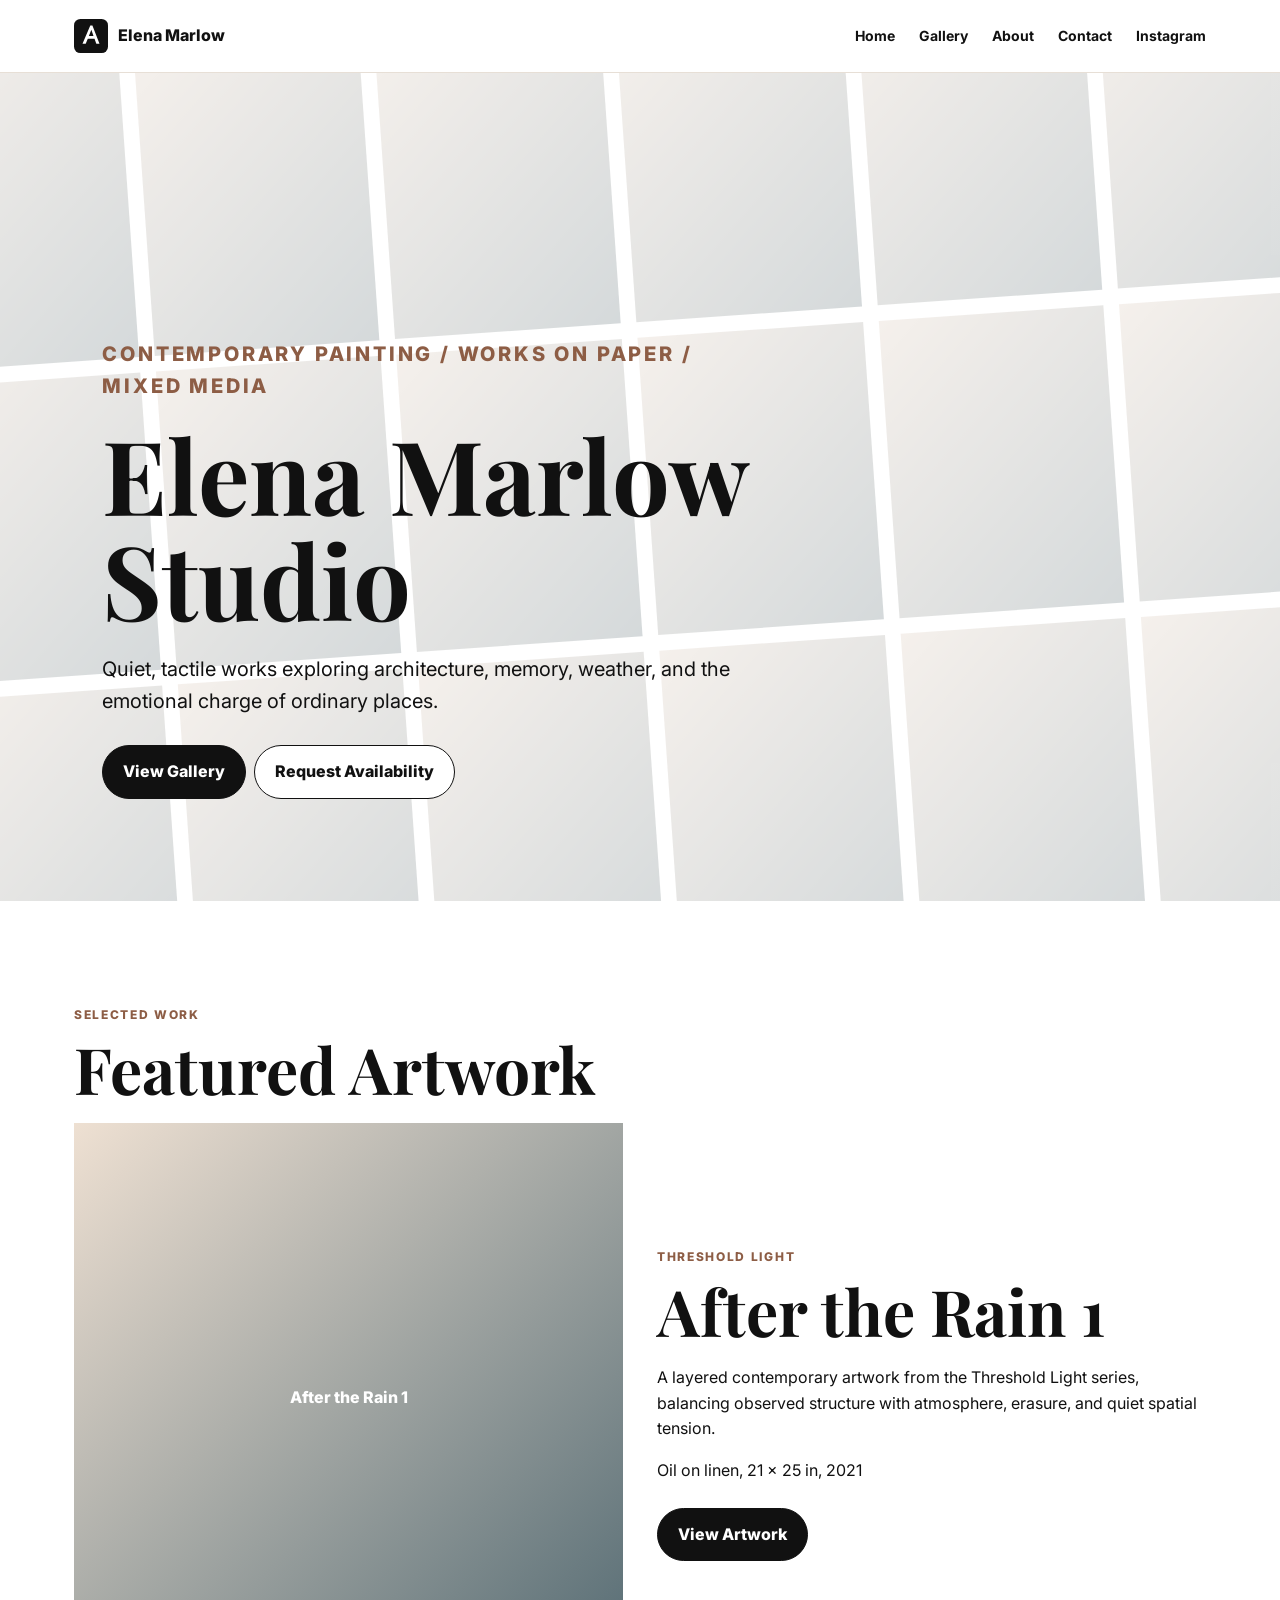
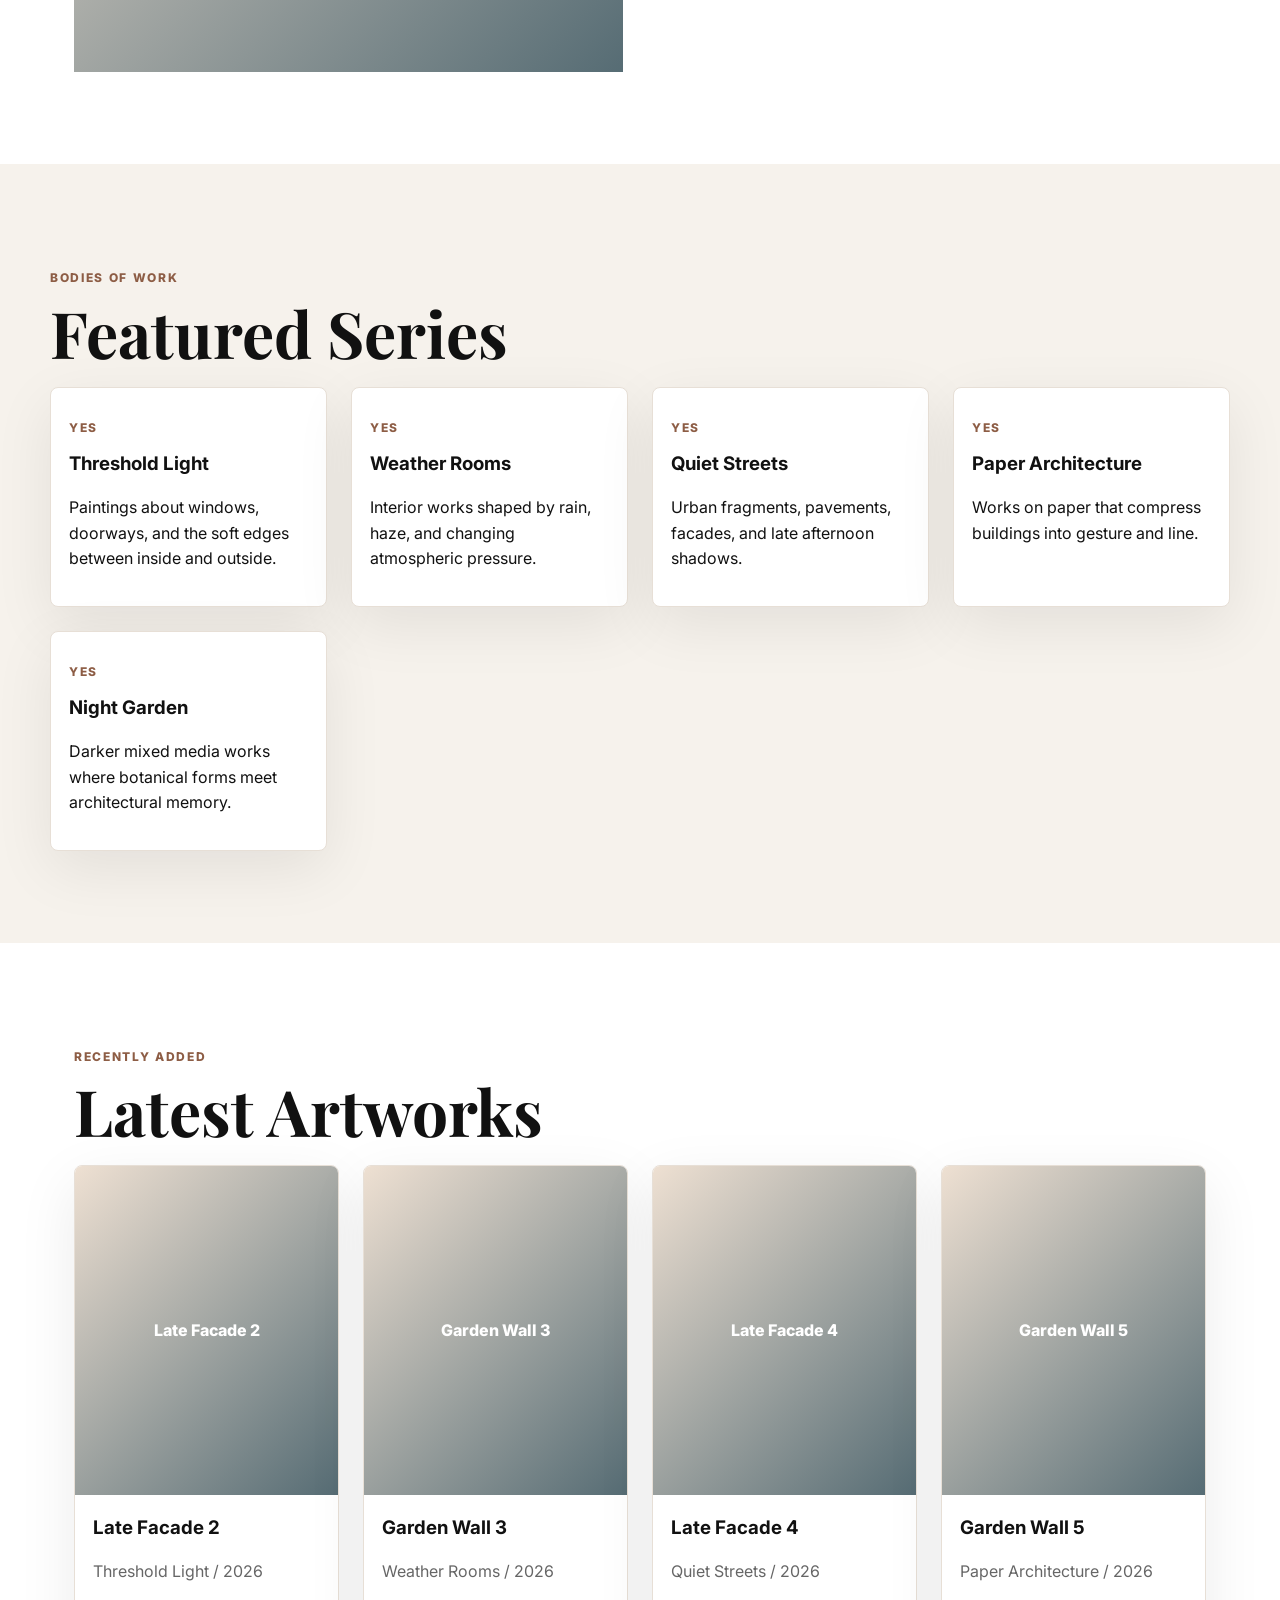
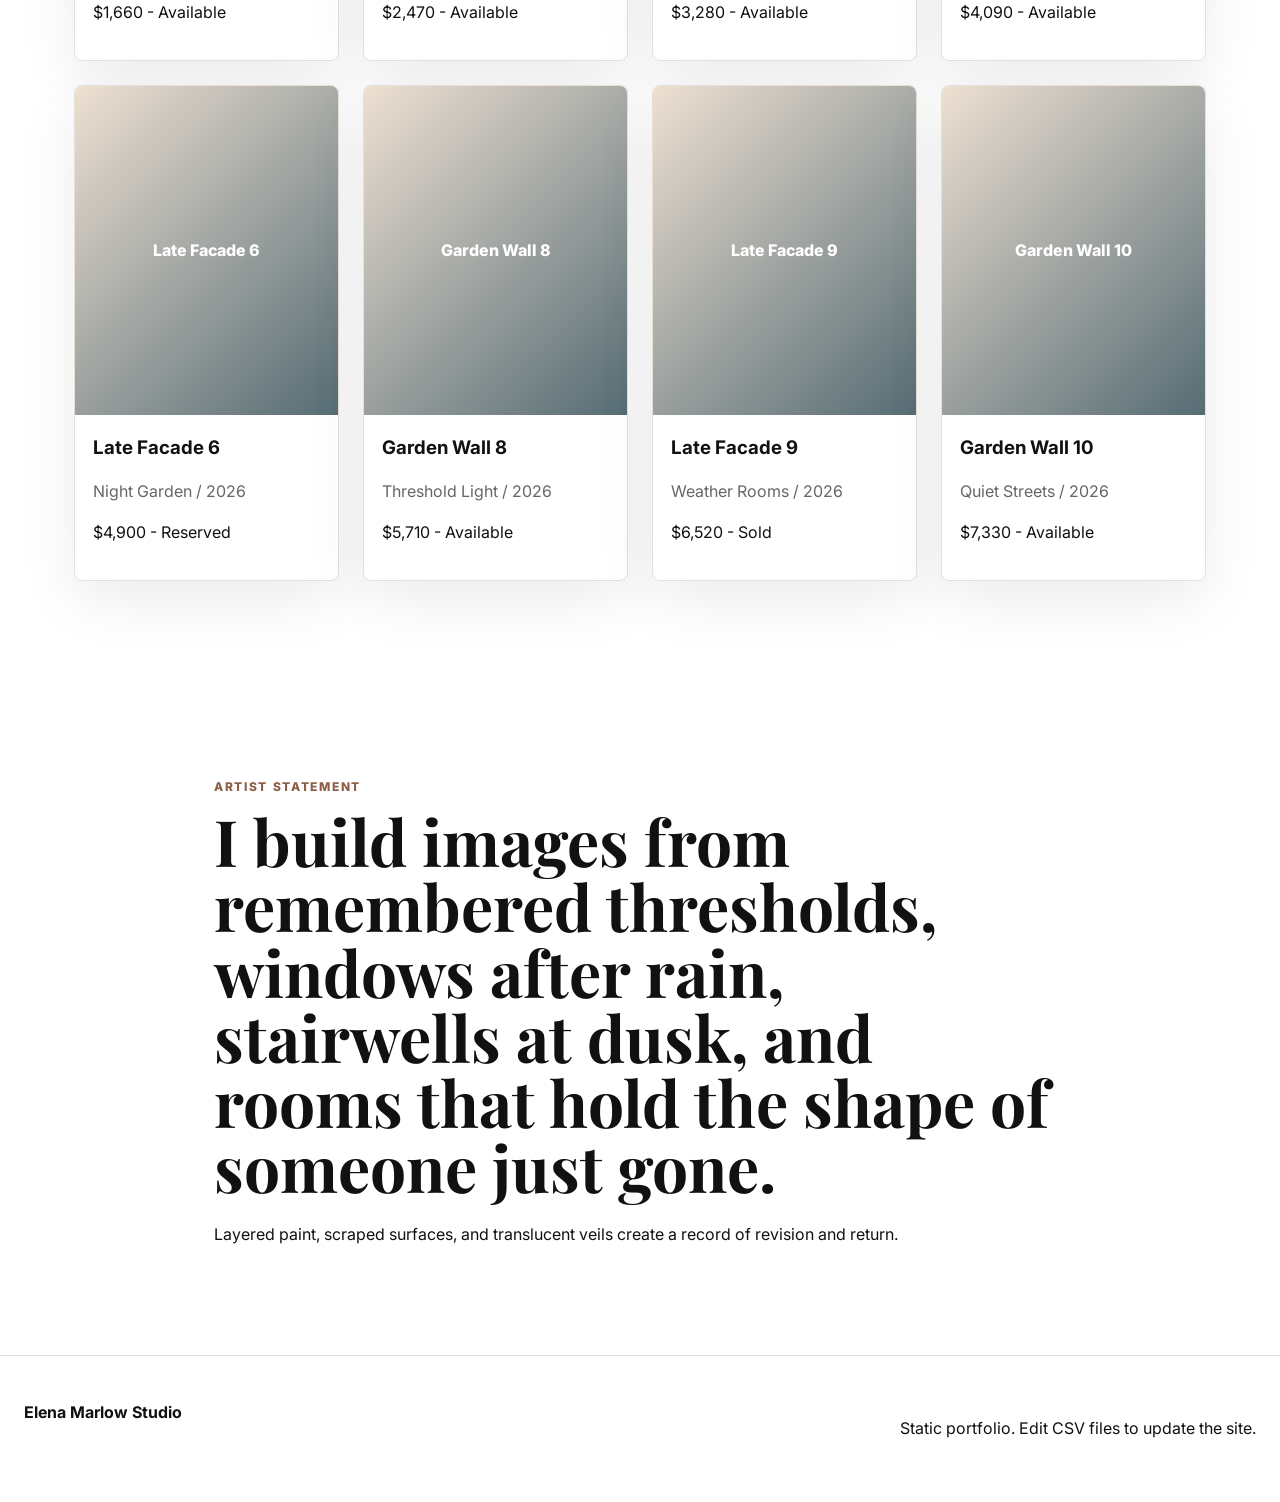
==== index.html @ 7543c486 "Move website to root" ====
﻿<!--
==================================================
index.html
Purpose: Homepage for the CSV-powered artist portfolio.
==================================================
-->
<!doctype html><html lang="en"><head><meta charset="utf-8"><meta name="viewport" content="width=device-width,initial-scale=1"><title>Elena Marlow Studio</title><meta name="description" content="Contemporary artist portfolio powered by editable CSV files."><meta property="og:title" content="Elena Marlow Studio"><meta property="og:type" content="website"><meta property="og:image" content="images/logo/social-preview.svg"><meta name="twitter:card" content="summary_large_image"><link rel="icon" href="images/logo/favicon.svg" type="image/svg+xml"><link rel="preconnect" href="https://fonts.googleapis.com"><link rel="preconnect" href="https://fonts.gstatic.com" crossorigin><link href="https://fonts.googleapis.com/css2?family=Inter:wght@400;500;600;700&family=Playfair+Display:wght@600;700&display=swap" rel="stylesheet"><link rel="stylesheet" href="css/style.css"><link rel="stylesheet" href="css/gallery.css"><link rel="stylesheet" href="css/animations.css"><link rel="stylesheet" href="css/mobile.css"></head><body data-page="home"><a class="skip-link" href="#main">Skip to content</a><header class="site-header"><nav class="site-nav"><a class="brand" href="index.html"><img src="images/logo/favicon.svg" alt=""><span>Elena Marlow</span></a><button class="nav-toggle" data-nav-toggle aria-label="Menu"><span></span><span></span><span></span></button><div class="nav-links" data-nav-links><a href="index.html">Home</a><a href="gallery.html">Gallery</a><a href="about.html">About</a><a href="contact.html">Contact</a><a href="https://www.instagram.com/" target="_blank" rel="noopener">Instagram</a></div></nav></header><main id="main"><section class="hero"><div class="hero-wall" data-hero-wall></div><div class="hero-copy reveal"><p class="eyebrow">Contemporary Painting / Works on Paper / Mixed Media</p><h1>Elena Marlow Studio</h1><p>Quiet, tactile works exploring architecture, memory, weather, and the emotional charge of ordinary places.</p><a class="button dark" href="gallery.html">View Gallery</a><a class="button light" href="contact.html">Request Availability</a></div></section><section class="section"><p class="eyebrow">Selected Work</p><h2>Featured Artwork</h2><div data-featured-artwork></div></section><section class="section soft"><p class="eyebrow">Bodies of Work</p><h2>Featured Series</h2><div class="series-grid" data-featured-series></div></section><section class="section"><p class="eyebrow">Recently Added</p><h2>Latest Artworks</h2><div class="artwork-grid" data-latest-artworks></div></section><section class="statement reveal"><p class="eyebrow">Artist Statement</p><h2>I build images from remembered thresholds, windows after rain, stairwells at dusk, and rooms that hold the shape of someone just gone.</h2><p>Layered paint, scraped surfaces, and translucent veils create a record of revision and return.</p></section></main><footer><strong>Elena Marlow Studio</strong><p>Static portfolio. Edit CSV files to update the site.</p></footer><script src="js/utils.js"></script><script src="js/csv.js"></script><script src="js/menu.js"></script><script src="js/main.js"></script></body></html>
---- css/style.css ----
﻿/*
==================================================
style.css
Purpose: Main typography, layout, navigation, cards, footer, and shared visual system.
==================================================
*/
:root{--ink:#111;--muted:#666;--paper:#fff;--soft:#f6f2ec;--line:#e7dfd6;--accent:#8d5d45;--shadow:0 18px 60px rgba(0,0,0,.08)}*{box-sizing:border-box}html{scroll-behavior:smooth}body{margin:0;font-family:Inter,Arial,sans-serif;color:var(--ink);background:var(--paper);line-height:1.6}img{max-width:100%;display:block}a{color:inherit}.skip-link{position:absolute;left:-999px}.skip-link:focus{left:12px;top:12px;background:#fff;padding:10px;z-index:99}.site-header{position:sticky;top:0;z-index:20;background:rgba(255,255,255,.9);backdrop-filter:blur(18px);border-bottom:1px solid var(--line)}.site-nav{height:72px;max-width:1180px;margin:auto;padding:0 24px;display:flex;align-items:center;justify-content:space-between}.brand{display:flex;gap:10px;align-items:center;text-decoration:none;font-weight:800}.brand img{width:34px;height:34px}.nav-links{display:flex;gap:24px}.nav-links a{text-decoration:none;font-weight:700;font-size:14px}.nav-toggle{display:none;background:none;border:0}.nav-toggle span{display:block;width:25px;height:2px;background:#111;margin:5px}.hero{min-height:calc(100vh - 72px);position:relative;display:grid;align-items:end;padding:8vw;overflow:hidden}.hero-wall{position:absolute;inset:0;display:grid;grid-template-columns:repeat(6,1fr);gap:14px;opacity:.24;transform:rotate(-4deg) scale(1.12)}.wall-tile{min-height:190px;background:linear-gradient(135deg,#d8c4b2,#52656b);animation:float 8s ease-in-out infinite}.hero-copy{position:relative;max-width:850px}.eyebrow{text-transform:uppercase;letter-spacing:.14em;font-size:12px;font-weight:800;color:var(--accent)}h1,h2{font-family:"Playfair Display",Georgia,serif;line-height:1.02;margin:0 0 22px}h1{font-size:clamp(48px,8vw,108px)}h2{font-size:clamp(34px,5vw,64px)}.hero p{font-size:20px;max-width:660px}.button{display:inline-flex;align-items:center;justify-content:center;margin:8px 8px 0 0;padding:13px 20px;border:1px solid #111;border-radius:999px;text-decoration:none;font-weight:800;transition:.2s}.button:hover{transform:translateY(-2px)}.dark{background:#111;color:#fff}.light{background:#fff;color:#111}.section{padding:92px 24px;max-width:1180px;margin:auto}.soft{max-width:none;background:var(--soft)}.soft>*{max-width:1180px;margin-left:auto;margin-right:auto}.statement{padding:92px 24px;max-width:900px;margin:auto}.artwork-grid,.series-grid{display:grid;grid-template-columns:repeat(auto-fit,minmax(230px,1fr));gap:24px}.card{border:1px solid var(--line);background:#fff;border-radius:8px;overflow:hidden;box-shadow:var(--shadow);text-decoration:none}.card figure{margin:0;aspect-ratio:4/5;background:var(--soft);overflow:hidden}.card img{width:100%;height:100%;object-fit:cover;transition:.4s}.card:hover img{transform:scale(1.04)}.card-body{padding:18px}.card h3{margin:0 0 4px}.muted{color:var(--muted)}.page{max-width:1180px;margin:auto;padding:72px 24px}.narrow{max-width:820px}.contact-form{display:grid;gap:16px;margin-top:30px}.contact-form label{font-weight:700}input,select,textarea{width:100%;padding:12px;border:1px solid var(--line);border-radius:6px;background:#fff;font:inherit}.placeholder-image{width:100%;height:100%;display:grid;place-items:center;background:linear-gradient(135deg,#eee0d2,#566c74);color:#fff;font-weight:800;text-align:center;padding:20px}footer{border-top:1px solid var(--line);padding:44px 24px;display:flex;justify-content:space-between;gap:20px}
---- css/gallery.css ----
﻿/*
==================================================
gallery.css
Purpose: Gallery controls, filter panel, series strip, and result layout.
==================================================
*/
.gallery-layout{display:grid;grid-template-columns:280px 1fr;gap:34px}.filters{position:sticky;top:92px;align-self:start;border:1px solid var(--line);border-radius:8px;padding:18px;background:#fff}.filters label{display:block;margin-bottom:14px;font-size:13px;font-weight:800}.toolbar{display:flex;align-items:center;justify-content:space-between;gap:18px;margin-bottom:24px}.series-strip{display:flex;gap:12px;overflow:auto;margin-bottom:26px;padding-bottom:4px}.chip{border:1px solid var(--line);background:#fff;border-radius:999px;padding:9px 14px;white-space:nowrap;cursor:pointer;font-weight:700}.chip.active{background:#111;color:#fff}.featured-card{display:grid;grid-template-columns:1fr 1fr;gap:34px;align-items:center}.featured-card figure{aspect-ratio:1/1;background:var(--soft);margin:0;overflow:hidden}.featured-card img{width:100%;height:100%;object-fit:cover}
---- css/animations.css ----
﻿/*
==================================================
animations.css
Purpose: Subtle reveal, hover, navigation, and loading animations.
==================================================
*/
.reveal{opacity:0;transform:translateY(18px);transition:.7s ease}.reveal.visible{opacity:1;transform:none}@keyframes float{50%{transform:translateY(-18px)}}@media(prefers-reduced-motion:reduce){*{animation:none!important;transition:none!important;scroll-behavior:auto!important}}
---- css/mobile.css ----
﻿/*
==================================================
mobile.css
Purpose: Responsive tablet and phone layout rules.
==================================================
*/
@media(max-width:820px){.nav-toggle{display:block}.nav-links{position:absolute;top:72px;left:0;right:0;background:#fff;border-bottom:1px solid var(--line);display:none;flex-direction:column;padding:20px 24px}.nav-links.open{display:flex}.hero{padding:96px 22px}.hero-wall{grid-template-columns:repeat(3,1fr)}.gallery-layout,.artwork-detail,.featured-card{grid-template-columns:1fr}.filters{position:static}.toolbar{display:block}.meta{grid-template-columns:1fr}.section,.page{padding-left:18px;padding-right:18px}footer{display:block}h1{font-size:46px}}
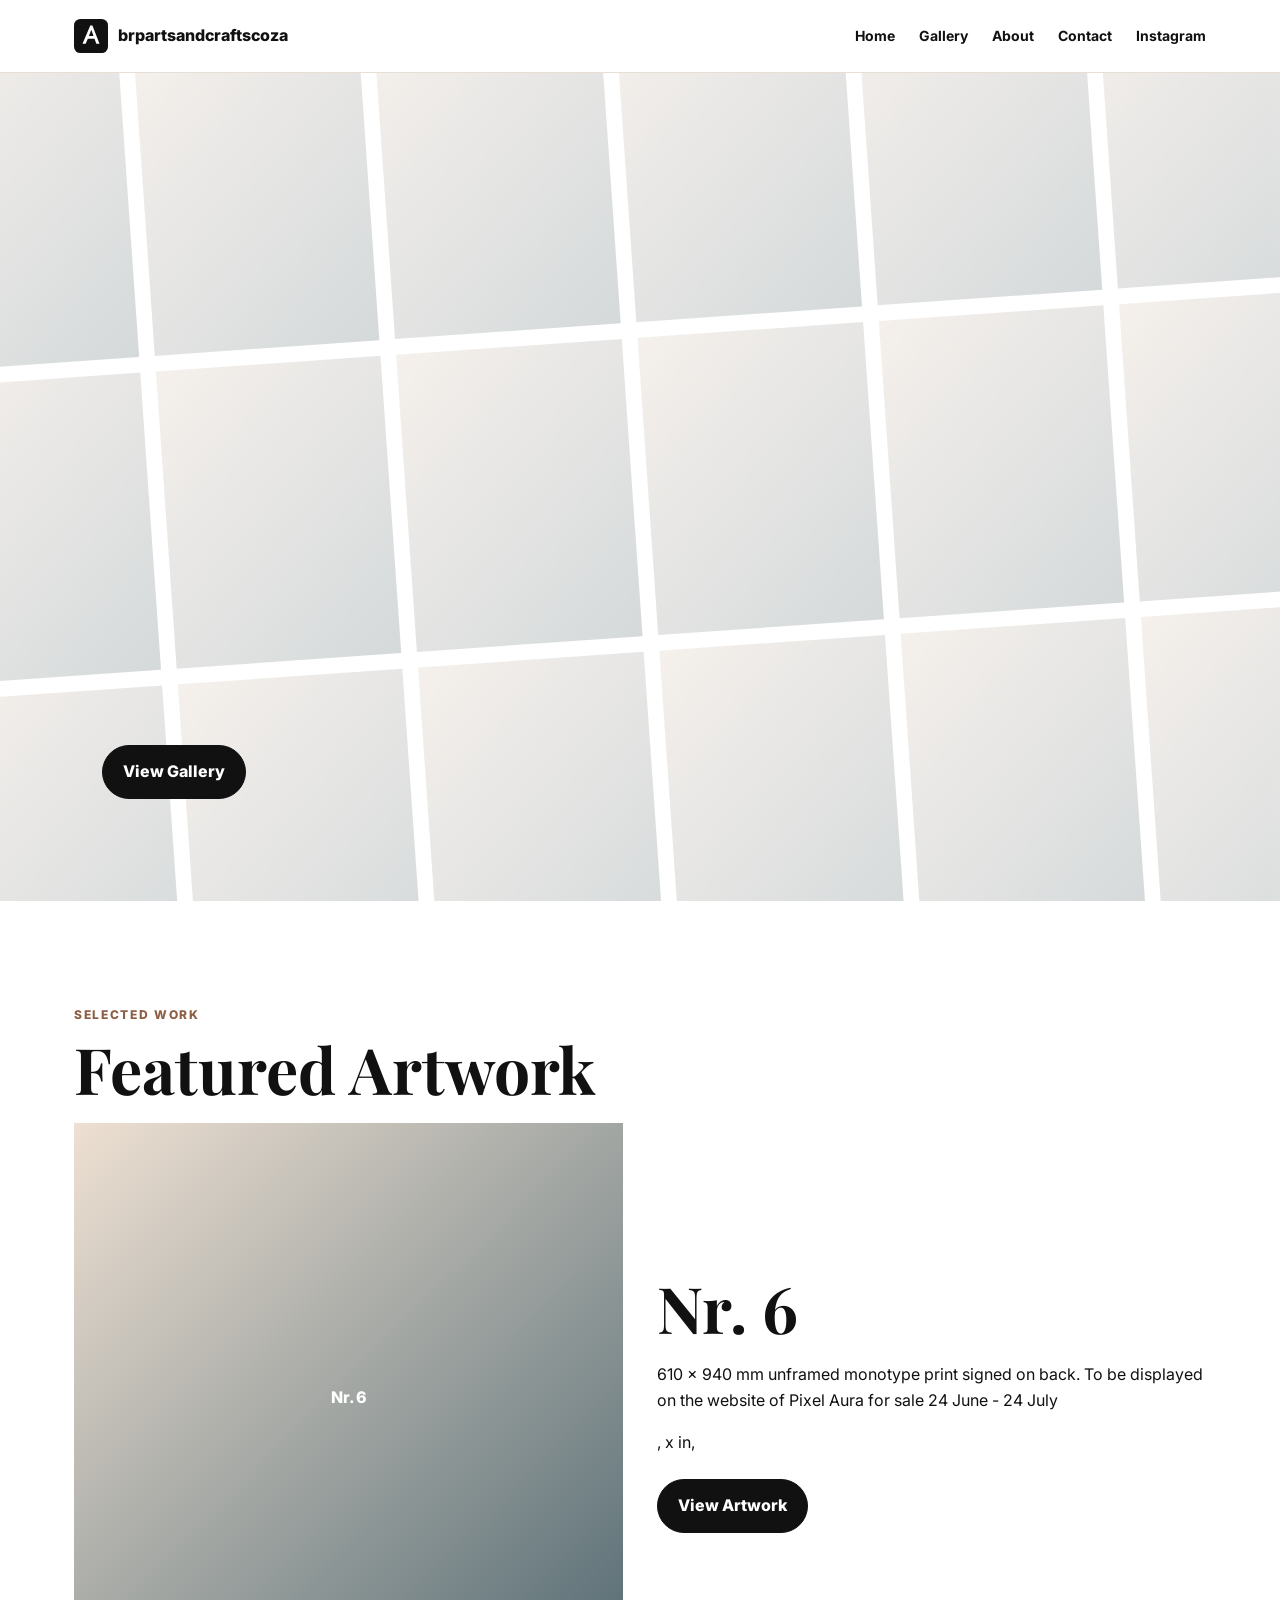
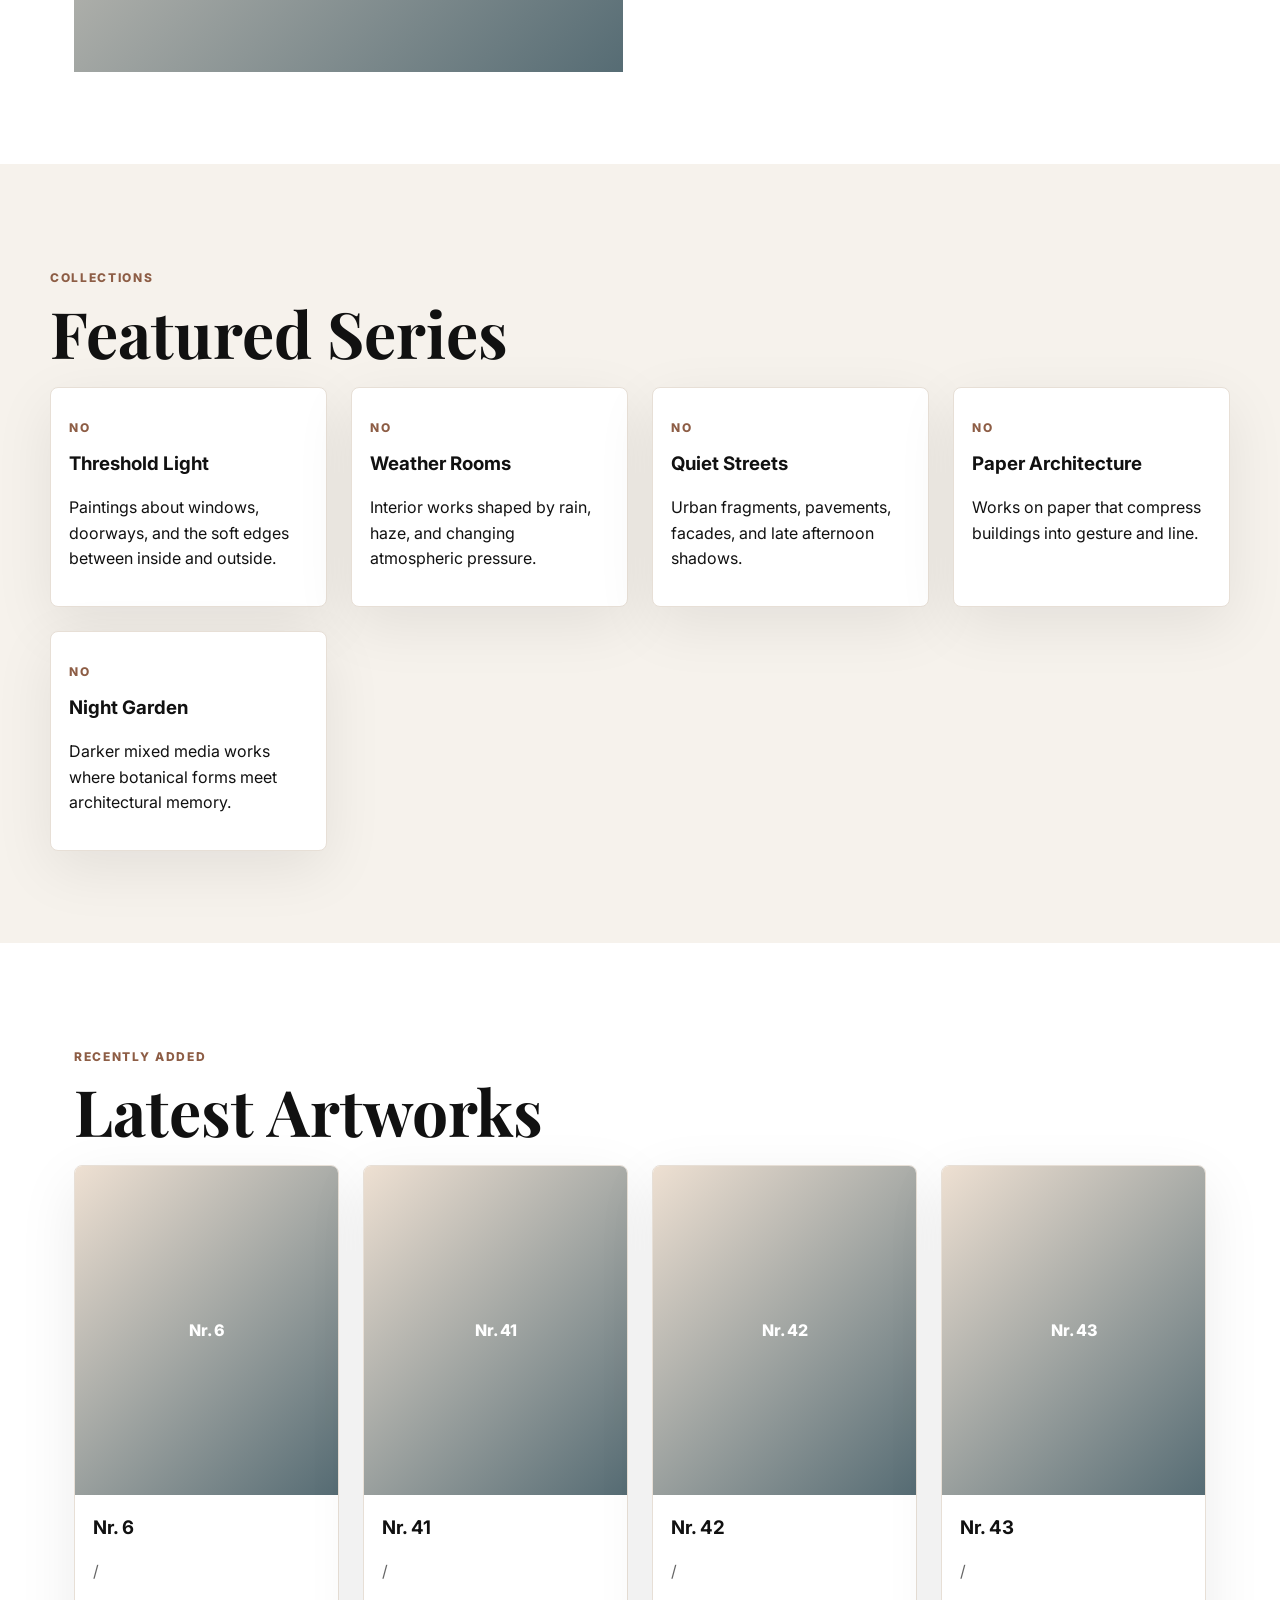
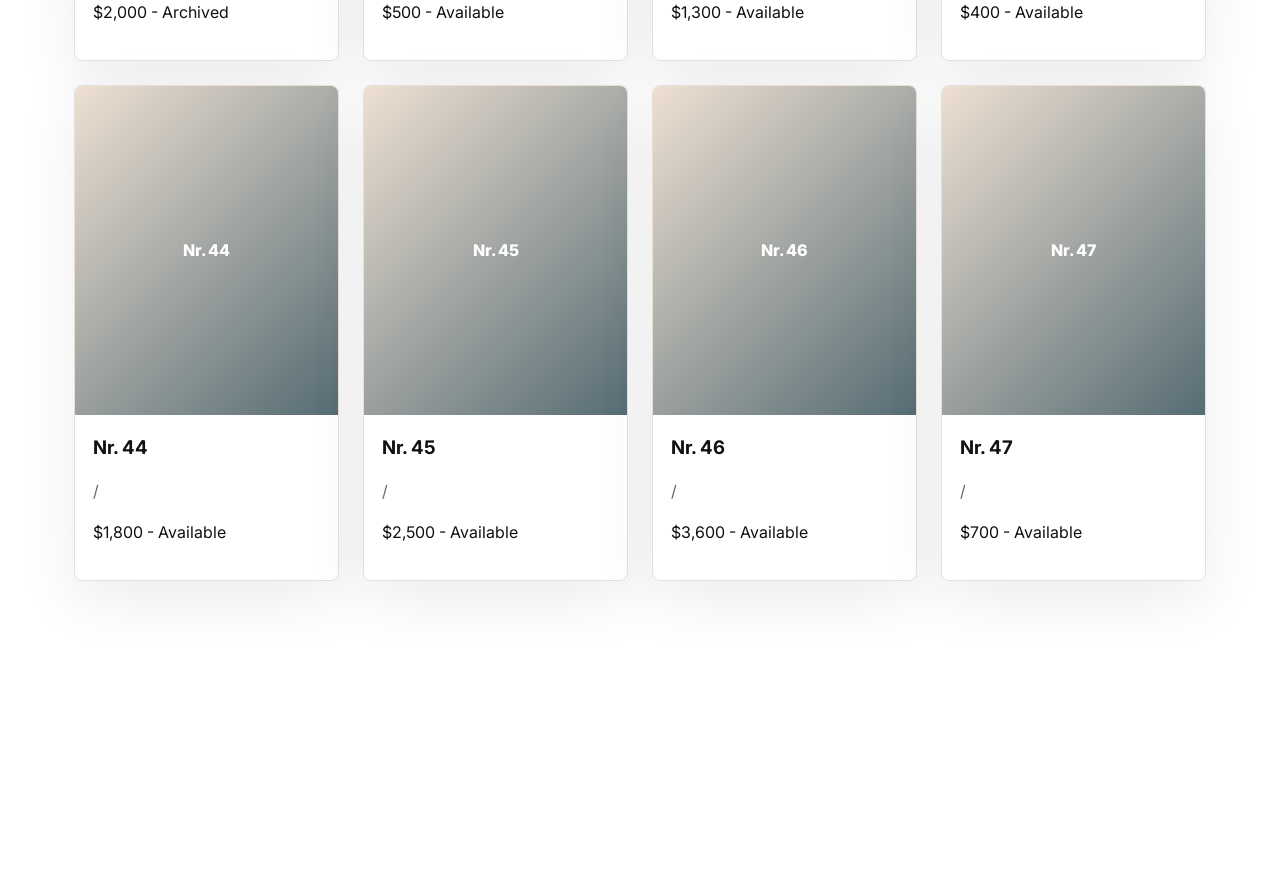
==== commit eed835ee: "Update website" ====
--- a/index.html
+++ b/index.html
@@ -1,7 +1,7 @@
 ﻿<!--
 ==================================================
 index.html
-Purpose: Homepage for the CSV-powered artist portfolio.
+Purpose: Homepage for the CSV-powered  portfolio.
 ==================================================
 -->
-<!doctype html><html lang="en"><head><meta charset="utf-8"><meta name="viewport" content="width=device-width,initial-scale=1"><title>Elena Marlow Studio</title><meta name="description" content="Contemporary artist portfolio powered by editable CSV files."><meta property="og:title" content="Elena Marlow Studio"><meta property="og:type" content="website"><meta property="og:image" content="images/logo/social-preview.svg"><meta name="twitter:card" content="summary_large_image"><link rel="icon" href="images/logo/favicon.svg" type="image/svg+xml"><link rel="preconnect" href="https://fonts.googleapis.com"><link rel="preconnect" href="https://fonts.gstatic.com" crossorigin><link href="https://fonts.googleapis.com/css2?family=Inter:wght@400;500;600;700&family=Playfair+Display:wght@600;700&display=swap" rel="stylesheet"><link rel="stylesheet" href="css/style.css"><link rel="stylesheet" href="css/gallery.css"><link rel="stylesheet" href="css/animations.css"><link rel="stylesheet" href="css/mobile.css"></head><body data-page="home"><a class="skip-link" href="#main">Skip to content</a><header class="site-header"><nav class="site-nav"><a class="brand" href="index.html"><img src="images/logo/favicon.svg" alt=""><span>Elena Marlow</span></a><button class="nav-toggle" data-nav-toggle aria-label="Menu"><span></span><span></span><span></span></button><div class="nav-links" data-nav-links><a href="index.html">Home</a><a href="gallery.html">Gallery</a><a href="about.html">About</a><a href="contact.html">Contact</a><a href="https://www.instagram.com/" target="_blank" rel="noopener">Instagram</a></div></nav></header><main id="main"><section class="hero"><div class="hero-wall" data-hero-wall></div><div class="hero-copy reveal"><p class="eyebrow">Contemporary Painting / Works on Paper / Mixed Media</p><h1>Elena Marlow Studio</h1><p>Quiet, tactile works exploring architecture, memory, weather, and the emotional charge of ordinary places.</p><a class="button dark" href="gallery.html">View Gallery</a><a class="button light" href="contact.html">Request Availability</a></div></section><section class="section"><p class="eyebrow">Selected Work</p><h2>Featured Artwork</h2><div data-featured-artwork></div></section><section class="section soft"><p class="eyebrow">Bodies of Work</p><h2>Featured Series</h2><div class="series-grid" data-featured-series></div></section><section class="section"><p class="eyebrow">Recently Added</p><h2>Latest Artworks</h2><div class="artwork-grid" data-latest-artworks></div></section><section class="statement reveal"><p class="eyebrow">Artist Statement</p><h2>I build images from remembered thresholds, windows after rain, stairwells at dusk, and rooms that hold the shape of someone just gone.</h2><p>Layered paint, scraped surfaces, and translucent veils create a record of revision and return.</p></section></main><footer><strong>Elena Marlow Studio</strong><p>Static portfolio. Edit CSV files to update the site.</p></footer><script src="js/utils.js"></script><script src="js/csv.js"></script><script src="js/menu.js"></script><script src="js/main.js"></script></body></html>
+<!doctype html><html lang="en"><head><meta charset="utf-8"><meta name="viewport" content="width=device-width,initial-scale=1"><meta property="og:type" content="website"><meta property="og:image" content="images/logo/social-preview.svg"><meta name="twitter:card" content="summary_large_image"><link rel="icon" href="images/logo/favicon.svg" type="image/svg+xml"><link rel="preconnect" href="https://fonts.googleapis.com"><link rel="preconnect" href="https://fonts.gstatic.com" crossorigin><link href="https://fonts.googleapis.com/css2?family=Inter:wght@400;500;600;700&family=Playfair+Display:wght@600;700&display=swap" rel="stylesheet"><link rel="stylesheet" href="css/style.css"><link rel="stylesheet" href="css/gallery.css"><link rel="stylesheet" href="css/animations.css"><link rel="stylesheet" href="css/mobile.css"></head><body data-page="home"><a class="skip-link" href="#main">Skip to content</a><header class="site-header"><nav class="site-nav"><a class="brand" href="index.html"><img src="images/logo/favicon.svg" alt=""><span>brpartsandcraftscoza</span></a><button class="nav-toggle" data-nav-toggle aria-label="Menu"><span></span><span></span><span></span></button><div class="nav-links" data-nav-links><a href="index.html">Home</a><a href="gallery.html">Gallery</a><a href="about.html">About</a><a href="contact.html">Contact</a><a href="https://www.instagram.com/" target="_blank" rel="noopener">Instagram</a></div></nav></header><main id="main"><section class="hero"><div class="hero-wall" data-hero-wall></div><div class="hero-copy reveal"></p><a class="button dark" href="gallery.html">View Gallery</a></div></section><section class="section"><p class="eyebrow">Selected Work</p><h2>Featured Artwork</h2><div data-featured-artwork></div></section><section class="section soft"><p class="eyebrow">Collections</p><h2>Featured Series</h2><div class="series-grid" data-featured-series></div></section><section class="section"><p class="eyebrow">Recently Added</p><h2>Latest Artworks</h2><div class="artwork-grid" data-latest-artworks></div></section><section class="statement reveal"></p></section></main></p></footer><script src="js/utils.js"></script><script src="js/csv.js"></script><script src="js/menu.js"></script><script src="js/main.js"></script></body></html>
--- a/css/style.css
+++ b/css/style.css
@@ -4,4 +4,4 @@
 Purpose: Main typography, layout, navigation, cards, footer, and shared visual system.
 ==================================================
 */
-:root{--ink:#111;--muted:#666;--paper:#fff;--soft:#f6f2ec;--line:#e7dfd6;--accent:#8d5d45;--shadow:0 18px 60px rgba(0,0,0,.08)}*{box-sizing:border-box}html{scroll-behavior:smooth}body{margin:0;font-family:Inter,Arial,sans-serif;color:var(--ink);background:var(--paper);line-height:1.6}img{max-width:100%;display:block}a{color:inherit}.skip-link{position:absolute;left:-999px}.skip-link:focus{left:12px;top:12px;background:#fff;padding:10px;z-index:99}.site-header{position:sticky;top:0;z-index:20;background:rgba(255,255,255,.9);backdrop-filter:blur(18px);border-bottom:1px solid var(--line)}.site-nav{height:72px;max-width:1180px;margin:auto;padding:0 24px;display:flex;align-items:center;justify-content:space-between}.brand{display:flex;gap:10px;align-items:center;text-decoration:none;font-weight:800}.brand img{width:34px;height:34px}.nav-links{display:flex;gap:24px}.nav-links a{text-decoration:none;font-weight:700;font-size:14px}.nav-toggle{display:none;background:none;border:0}.nav-toggle span{display:block;width:25px;height:2px;background:#111;margin:5px}.hero{min-height:calc(100vh - 72px);position:relative;display:grid;align-items:end;padding:8vw;overflow:hidden}.hero-wall{position:absolute;inset:0;display:grid;grid-template-columns:repeat(6,1fr);gap:14px;opacity:.24;transform:rotate(-4deg) scale(1.12)}.wall-tile{min-height:190px;background:linear-gradient(135deg,#d8c4b2,#52656b);animation:float 8s ease-in-out infinite}.hero-copy{position:relative;max-width:850px}.eyebrow{text-transform:uppercase;letter-spacing:.14em;font-size:12px;font-weight:800;color:var(--accent)}h1,h2{font-family:"Playfair Display",Georgia,serif;line-height:1.02;margin:0 0 22px}h1{font-size:clamp(48px,8vw,108px)}h2{font-size:clamp(34px,5vw,64px)}.hero p{font-size:20px;max-width:660px}.button{display:inline-flex;align-items:center;justify-content:center;margin:8px 8px 0 0;padding:13px 20px;border:1px solid #111;border-radius:999px;text-decoration:none;font-weight:800;transition:.2s}.button:hover{transform:translateY(-2px)}.dark{background:#111;color:#fff}.light{background:#fff;color:#111}.section{padding:92px 24px;max-width:1180px;margin:auto}.soft{max-width:none;background:var(--soft)}.soft>*{max-width:1180px;margin-left:auto;margin-right:auto}.statement{padding:92px 24px;max-width:900px;margin:auto}.artwork-grid,.series-grid{display:grid;grid-template-columns:repeat(auto-fit,minmax(230px,1fr));gap:24px}.card{border:1px solid var(--line);background:#fff;border-radius:8px;overflow:hidden;box-shadow:var(--shadow);text-decoration:none}.card figure{margin:0;aspect-ratio:4/5;background:var(--soft);overflow:hidden}.card img{width:100%;height:100%;object-fit:cover;transition:.4s}.card:hover img{transform:scale(1.04)}.card-body{padding:18px}.card h3{margin:0 0 4px}.muted{color:var(--muted)}.page{max-width:1180px;margin:auto;padding:72px 24px}.narrow{max-width:820px}.contact-form{display:grid;gap:16px;margin-top:30px}.contact-form label{font-weight:700}input,select,textarea{width:100%;padding:12px;border:1px solid var(--line);border-radius:6px;background:#fff;font:inherit}.placeholder-image{width:100%;height:100%;display:grid;place-items:center;background:linear-gradient(135deg,#eee0d2,#566c74);color:#fff;font-weight:800;text-align:center;padding:20px}footer{border-top:1px solid var(--line);padding:44px 24px;display:flex;justify-content:space-between;gap:20px}
+:root{--ink:#111;--muted:#666;--paper:#fff;--soft:#f6f2ec;--line:#e7dfd6;--accent:#8d5d45;--shadow:0 18px 60px rgba(0,0,0,.08)}*{box-sizing:border-box}html{scroll-behavior:smooth}body{margin:0;font-family:Inter,Arial,sans-serif;color:var(--ink);background:var(--paper);line-height:1.6}img{max-width:100%;display:block}a{color:inherit}.skip-link{position:absolute;left:-999px}.skip-link:focus{left:12px;top:12px;background:#fff;padding:10px;z-index:99}.site-header{position:sticky;top:0;z-index:20;background:rgba(255,255,255,.9);backdrop-filter:blur(18px);border-bottom:1px solid var(--line)}.site-nav{height:72px;max-width:1180px;margin:auto;padding:0 24px;display:flex;align-items:center;justify-content:space-between}.brand{display:flex;gap:10px;align-items:center;text-decoration:none;font-weight:800}.brand img{width:34px;height:34px}.nav-links{display:flex;gap:24px}.nav-links a{text-decoration:none;font-weight:700;font-size:14px}.nav-toggle{display:none;background:none;border:0}.nav-toggle span{display:block;width:25px;height:2px;background:#111;margin:5px}.hero{min-height:calc(100vh - 72px);position:relative;display:grid;align-items:end;padding:8vw;overflow:hidden}.hero-wall{position:absolute;inset:0;display:grid;grid-template-columns:repeat(6,1fr);gap:14px;opacity:.24;transform:rotate(-4deg) scale(1.12)}.wall-tile{min-height:190px;background:linear-gradient(135deg,#d8c4b2,#52656b);animation:float 8s ease-in-out infinite}.hero-copy{position:relative;max-width:850px}.eyebrow{text-transform:uppercase;letter-spacing:.14em;font-size:12px;font-weight:800;color:var(--accent)}h1,h2{font-family:"Playfair Display",Georgia,serif;line-height:1.02;margin:0 0 22px}h1{font-size:clamp(48px,8vw,108px)}h2{font-size:clamp(34px,5vw,64px)}.hero p{font-size:15px;max-width:660px}.button{display:inline-flex;align-items:center;justify-content:center;margin:8px 8px 0 0;padding:13px 20px;border:1px solid #111;border-radius:999px;text-decoration:none;font-weight:800;transition:.2s}.button:hover{transform:translateY(-2px)}.dark{background:#111;color:#fff}.light{background:#fff;color:#111}.section{padding:92px 24px;max-width:1180px;margin:auto}.soft{max-width:none;background:var(--soft)}.soft>*{max-width:1180px;margin-left:auto;margin-right:auto}.statement{padding:92px 24px;max-width:900px;margin:auto}.artwork-grid,.series-grid{display:grid;grid-template-columns:repeat(auto-fit,minmax(230px,1fr));gap:24px}.card{border:1px solid var(--line);background:#fff;border-radius:8px;overflow:hidden;box-shadow:var(--shadow);text-decoration:none}.card figure{margin:0;aspect-ratio:4/5;background:var(--soft);overflow:hidden}.card img{width:100%;height:100%;object-fit:cover;transition:.4s}.card:hover img{transform:scale(1.04)}.card-body{padding:18px}.card h3{margin:0 0 4px}.muted{color:var(--muted)}.page{max-width:1180px;margin:auto;padding:72px 24px}.narrow{max-width:820px}.contact-form{display:grid;gap:16px;margin-top:30px}.contact-form label{font-weight:700}input,select,textarea{width:100%;padding:12px;border:1px solid var(--line);border-radius:6px;background:#fff;font:inherit}.placeholder-image{width:100%;height:100%;display:grid;place-items:center;background:linear-gradient(135deg,#eee0d2,#566c74);color:#fff;font-weight:800;text-align:center;padding:20px}footer{border-top:1px solid var(--line);padding:44px 24px;display:flex;justify-content:space-between;gap:20px}
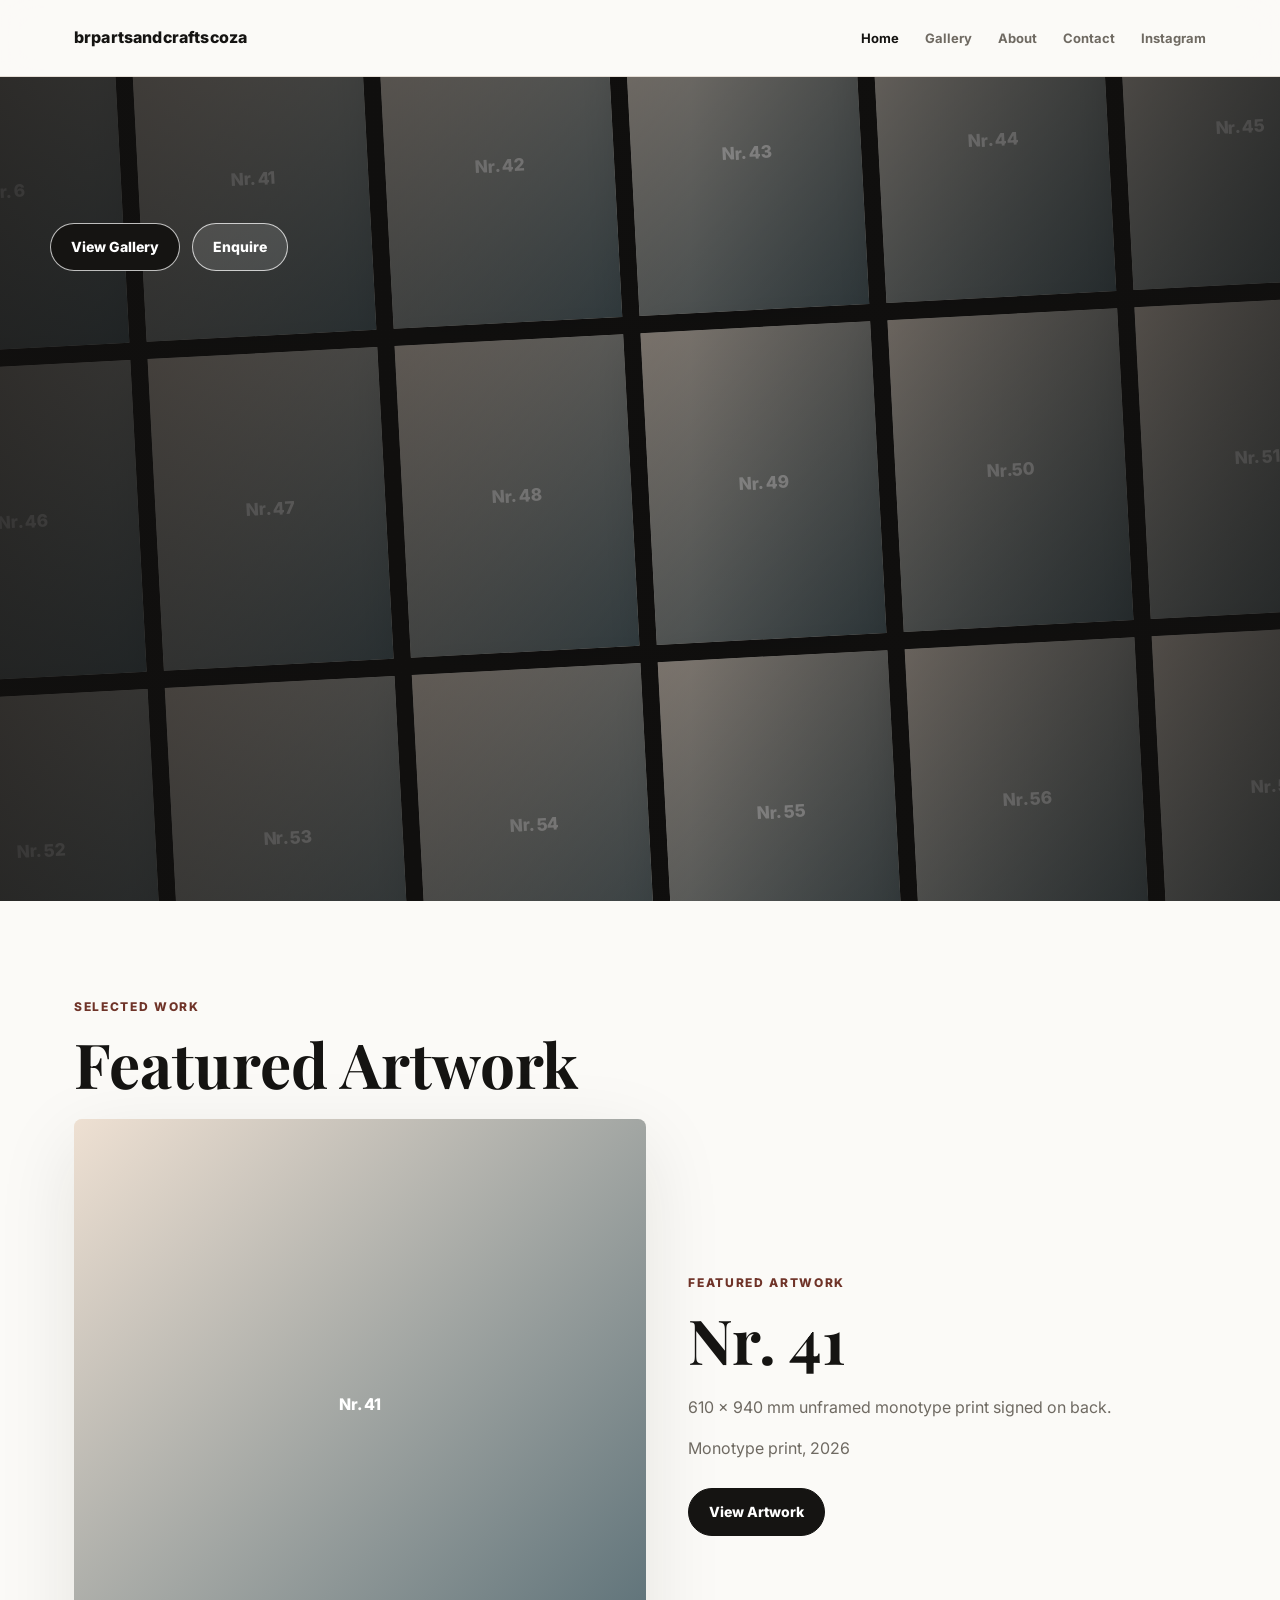
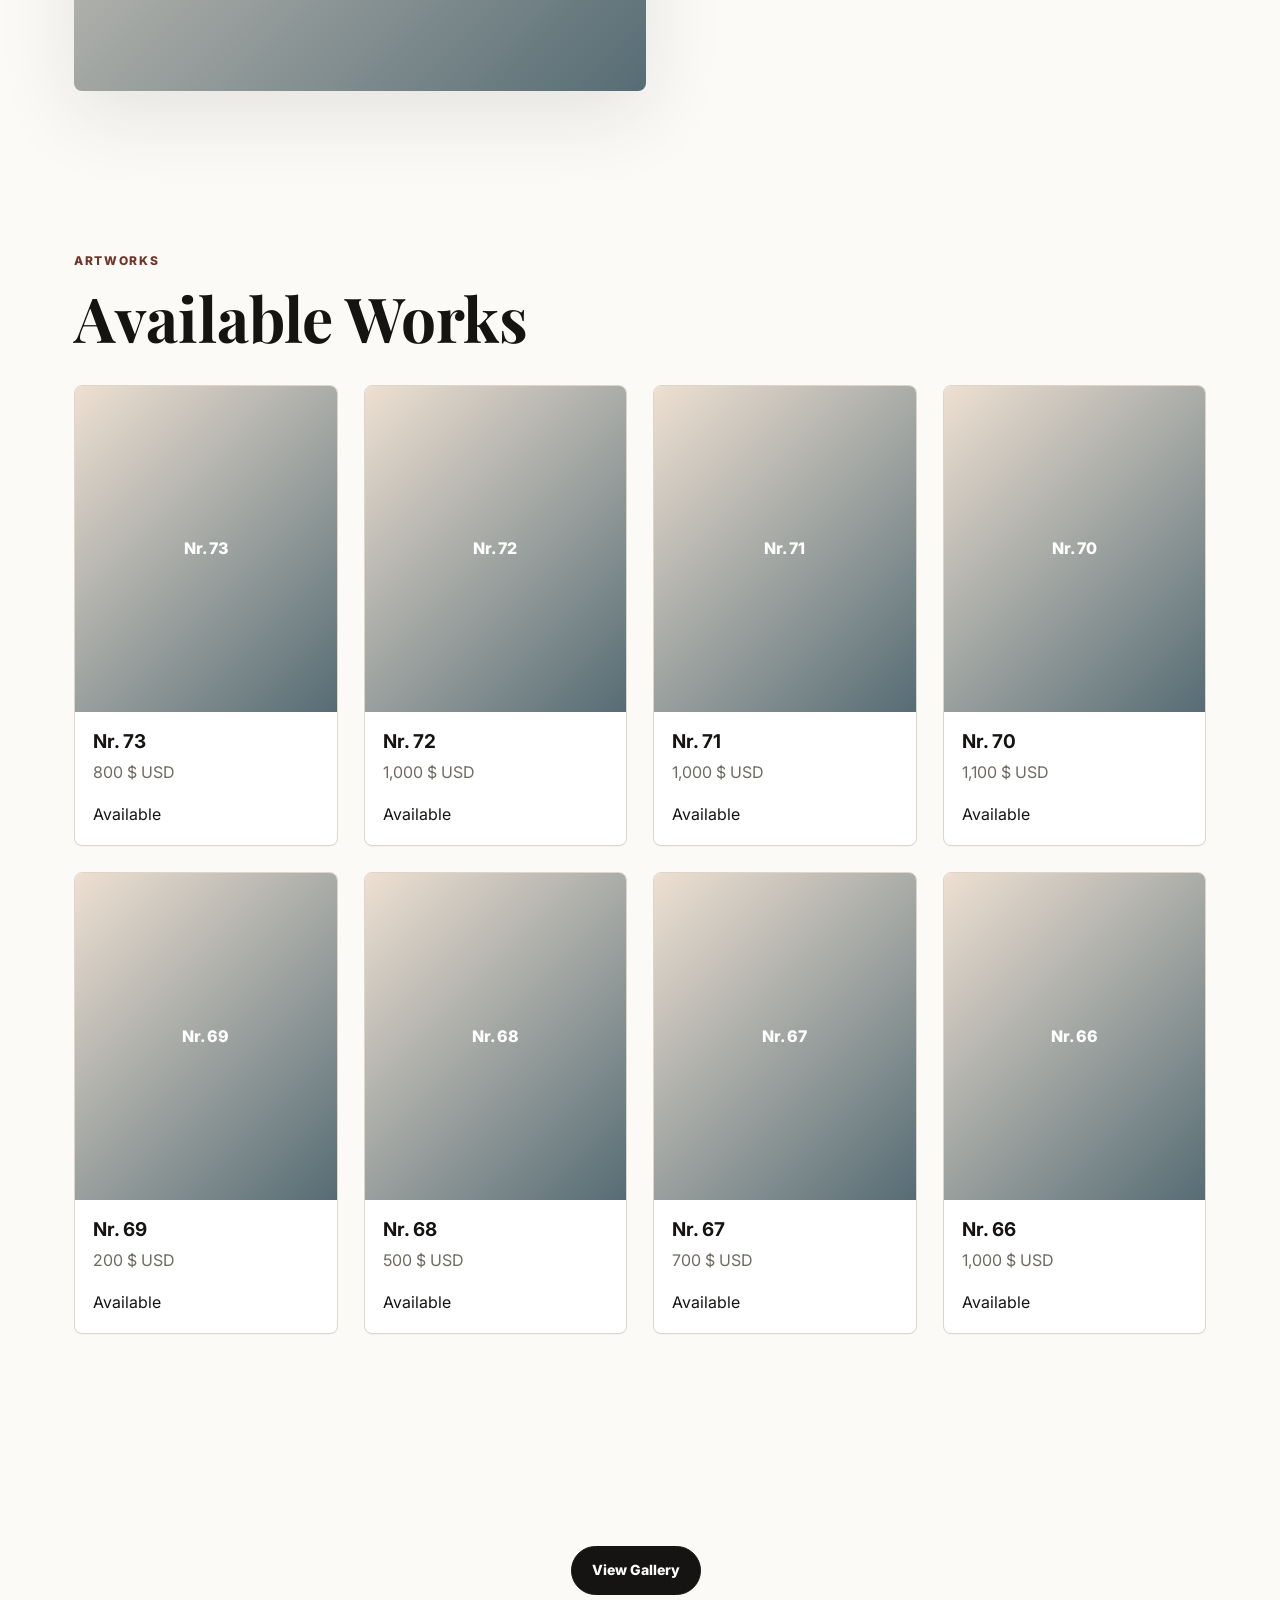
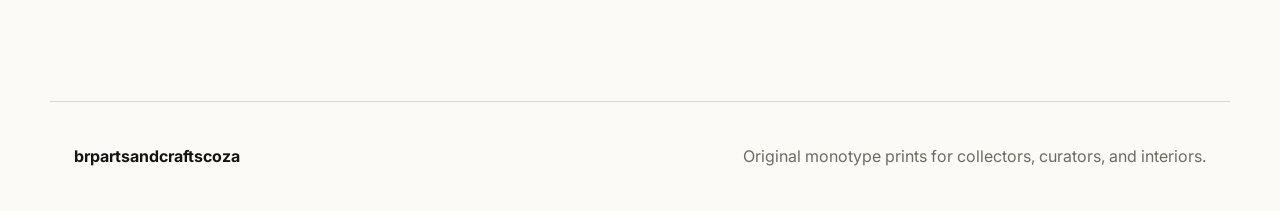
==== commit 8681f838: "Update website" ====
--- a/index.html
+++ b/index.html
@@ -1,7 +1,81 @@
-﻿<!--
-==================================================
-index.html
-Purpose: Homepage for the CSV-powered  portfolio.
-==================================================
--->
-<!doctype html><html lang="en"><head><meta charset="utf-8"><meta name="viewport" content="width=device-width,initial-scale=1"><meta property="og:type" content="website"><meta property="og:image" content="images/logo/social-preview.svg"><meta name="twitter:card" content="summary_large_image"><link rel="icon" href="images/logo/favicon.svg" type="image/svg+xml"><link rel="preconnect" href="https://fonts.googleapis.com"><link rel="preconnect" href="https://fonts.gstatic.com" crossorigin><link href="https://fonts.googleapis.com/css2?family=Inter:wght@400;500;600;700&family=Playfair+Display:wght@600;700&display=swap" rel="stylesheet"><link rel="stylesheet" href="css/style.css"><link rel="stylesheet" href="css/gallery.css"><link rel="stylesheet" href="css/animations.css"><link rel="stylesheet" href="css/mobile.css"></head><body data-page="home"><a class="skip-link" href="#main">Skip to content</a><header class="site-header"><nav class="site-nav"><a class="brand" href="index.html"><img src="images/logo/favicon.svg" alt=""><span>brpartsandcraftscoza</span></a><button class="nav-toggle" data-nav-toggle aria-label="Menu"><span></span><span></span><span></span></button><div class="nav-links" data-nav-links><a href="index.html">Home</a><a href="gallery.html">Gallery</a><a href="about.html">About</a><a href="contact.html">Contact</a><a href="https://www.instagram.com/" target="_blank" rel="noopener">Instagram</a></div></nav></header><main id="main"><section class="hero"><div class="hero-wall" data-hero-wall></div><div class="hero-copy reveal"></p><a class="button dark" href="gallery.html">View Gallery</a></div></section><section class="section"><p class="eyebrow">Selected Work</p><h2>Featured Artwork</h2><div data-featured-artwork></div></section><section class="section soft"><p class="eyebrow">Collections</p><h2>Featured Series</h2><div class="series-grid" data-featured-series></div></section><section class="section"><p class="eyebrow">Recently Added</p><h2>Latest Artworks</h2><div class="artwork-grid" data-latest-artworks></div></section><section class="statement reveal"></p></section></main></p></footer><script src="js/utils.js"></script><script src="js/csv.js"></script><script src="js/menu.js"></script><script src="js/main.js"></script></body></html>
+<!doctype html>
+<html lang="en">
+<head>
+  <meta charset="utf-8">
+  <meta name="viewport" content="width=device-width, initial-scale=1">
+  <title>brpartsandcraftscoza | Contemporary Monotype Works</title>
+  <meta name="description" content="A refined online archive of original monotype prints by brpartsandcraftscoza. Browse available works, series, and collector inquiries.">
+  <link rel="canonical" href="https://gruddry4723.github.io/ArtWebsite/">
+  <meta property="og:type" content="website">
+  <meta property="og:title" content="brpartsandcraftscoza | Contemporary Monotype Works">
+  <meta property="og:description" content="Browse an evolving archive of original monotype prints and available works.">
+  <meta property="og:image" content="images/logo/social-preview.svg">
+  <meta name="twitter:card" content="summary_large_image">
+  <link rel="icon" href="images/logo/favicon.svg" type="image/svg+xml">
+  <link rel="preconnect" href="https://fonts.googleapis.com">
+  <link rel="preconnect" href="https://fonts.gstatic.com" crossorigin>
+  <link href="https://fonts.googleapis.com/css2?family=Inter:wght@400;500;600;700;800&family=Playfair+Display:wght@600;700&display=swap" rel="stylesheet">
+  <link rel="stylesheet" href="css/style.css">
+  <link rel="stylesheet" href="css/gallery.css">
+  <link rel="stylesheet" href="css/animations.css">
+  <link rel="stylesheet" href="css/mobile.css">
+</head>
+<body data-page="home">
+  <a class="skip-link" href="#main">Skip to content</a>
+  <header class="site-header">
+    <nav class="site-nav" aria-label="Primary navigation">
+      <a class="brand" href="index.html" aria-label="brpartsandcraftscoza home">
+        <span>brpartsandcraftscoza</span>
+      </a>
+      <button class="nav-toggle" data-nav-toggle aria-label="Open menu" aria-expanded="false">
+        <span></span><span></span><span></span>
+      </button>
+      <div class="nav-links" data-nav-links>
+        <a href="index.html" aria-current="page">Home</a>
+        <a href="gallery.html">Gallery</a>
+        <a href="about.html">About</a>
+        <a href="contact.html">Contact</a>
+        <a href="https://www.instagram.com/" target="_blank" rel="noopener">Instagram</a>
+      </div>
+    </nav>
+  </header>
+
+  <main id="main">
+    <section class="hero">
+      <div class="hero-wall" data-hero-wall aria-hidden="true"></div>
+      <div class="hero-copy image-only reveal" aria-label="Artwork preview wall">
+        <a class="button dark" href="gallery.html">View Gallery</a>
+        <a class="button light" href="contact.html">Enquire</a>
+      </div>
+    </section>
+
+    <section class="section section-intro reveal">
+      <p class="eyebrow">Selected Work</p>
+      <h2>Featured Artwork</h2>
+      <div data-featured-artwork></div>
+    </section>
+
+    <section class="section">
+      <div class="section-heading reveal">
+        <p class="eyebrow">Artworks</p>
+        <h2>Available Works</h2>
+      </div>
+      <div class="artwork-grid" data-latest-artworks></div>
+    </section>
+
+    <section class="statement reveal">
+      <a class="button dark" href="gallery.html">View Gallery</a>
+    </section>
+  </main>
+
+  <footer class="site-footer">
+    <strong>brpartsandcraftscoza</strong>
+    <span>Original monotype prints for collectors, curators, and interiors.</span>
+  </footer>
+
+  <script src="js/utils.js"></script>
+  <script src="js/csv.js"></script>
+  <script src="js/menu.js"></script>
+  <script src="js/main.js"></script>
+</body>
+</html>
--- a/css/style.css
+++ b/css/style.css
@@ -1,7 +1,91 @@
-﻿/*
-==================================================
-style.css
-Purpose: Main typography, layout, navigation, cards, footer, and shared visual system.
-==================================================
-*/
-:root{--ink:#111;--muted:#666;--paper:#fff;--soft:#f6f2ec;--line:#e7dfd6;--accent:#8d5d45;--shadow:0 18px 60px rgba(0,0,0,.08)}*{box-sizing:border-box}html{scroll-behavior:smooth}body{margin:0;font-family:Inter,Arial,sans-serif;color:var(--ink);background:var(--paper);line-height:1.6}img{max-width:100%;display:block}a{color:inherit}.skip-link{position:absolute;left:-999px}.skip-link:focus{left:12px;top:12px;background:#fff;padding:10px;z-index:99}.site-header{position:sticky;top:0;z-index:20;background:rgba(255,255,255,.9);backdrop-filter:blur(18px);border-bottom:1px solid var(--line)}.site-nav{height:72px;max-width:1180px;margin:auto;padding:0 24px;display:flex;align-items:center;justify-content:space-between}.brand{display:flex;gap:10px;align-items:center;text-decoration:none;font-weight:800}.brand img{width:34px;height:34px}.nav-links{display:flex;gap:24px}.nav-links a{text-decoration:none;font-weight:700;font-size:14px}.nav-toggle{display:none;background:none;border:0}.nav-toggle span{display:block;width:25px;height:2px;background:#111;margin:5px}.hero{min-height:calc(100vh - 72px);position:relative;display:grid;align-items:end;padding:8vw;overflow:hidden}.hero-wall{position:absolute;inset:0;display:grid;grid-template-columns:repeat(6,1fr);gap:14px;opacity:.24;transform:rotate(-4deg) scale(1.12)}.wall-tile{min-height:190px;background:linear-gradient(135deg,#d8c4b2,#52656b);animation:float 8s ease-in-out infinite}.hero-copy{position:relative;max-width:850px}.eyebrow{text-transform:uppercase;letter-spacing:.14em;font-size:12px;font-weight:800;color:var(--accent)}h1,h2{font-family:"Playfair Display",Georgia,serif;line-height:1.02;margin:0 0 22px}h1{font-size:clamp(48px,8vw,108px)}h2{font-size:clamp(34px,5vw,64px)}.hero p{font-size:15px;max-width:660px}.button{display:inline-flex;align-items:center;justify-content:center;margin:8px 8px 0 0;padding:13px 20px;border:1px solid #111;border-radius:999px;text-decoration:none;font-weight:800;transition:.2s}.button:hover{transform:translateY(-2px)}.dark{background:#111;color:#fff}.light{background:#fff;color:#111}.section{padding:92px 24px;max-width:1180px;margin:auto}.soft{max-width:none;background:var(--soft)}.soft>*{max-width:1180px;margin-left:auto;margin-right:auto}.statement{padding:92px 24px;max-width:900px;margin:auto}.artwork-grid,.series-grid{display:grid;grid-template-columns:repeat(auto-fit,minmax(230px,1fr));gap:24px}.card{border:1px solid var(--line);background:#fff;border-radius:8px;overflow:hidden;box-shadow:var(--shadow);text-decoration:none}.card figure{margin:0;aspect-ratio:4/5;background:var(--soft);overflow:hidden}.card img{width:100%;height:100%;object-fit:cover;transition:.4s}.card:hover img{transform:scale(1.04)}.card-body{padding:18px}.card h3{margin:0 0 4px}.muted{color:var(--muted)}.page{max-width:1180px;margin:auto;padding:72px 24px}.narrow{max-width:820px}.contact-form{display:grid;gap:16px;margin-top:30px}.contact-form label{font-weight:700}input,select,textarea{width:100%;padding:12px;border:1px solid var(--line);border-radius:6px;background:#fff;font:inherit}.placeholder-image{width:100%;height:100%;display:grid;place-items:center;background:linear-gradient(135deg,#eee0d2,#566c74);color:#fff;font-weight:800;text-align:center;padding:20px}footer{border-top:1px solid var(--line);padding:44px 24px;display:flex;justify-content:space-between;gap:20px}
+:root{
+  --ink:#151412;
+  --muted:#6f6a62;
+  --paper:#fbfaf7;
+  --surface:#ffffff;
+  --soft:#f0ece4;
+  --line:#ddd5c9;
+  --accent:#6f3328;
+  --accent-2:#234943;
+  --shadow:0 24px 80px rgba(32,28,22,.10);
+  --max:1180px;
+  --header:76px;
+}
+*{box-sizing:border-box}
+html{scroll-behavior:smooth}
+body{margin:0;font-family:Inter,Arial,sans-serif;color:var(--ink);background:var(--paper);line-height:1.6;text-rendering:optimizeLegibility}
+img{max-width:100%;display:block}
+a{color:inherit}
+button,input,select,textarea{font:inherit}
+::selection{background:#d9c8ba;color:var(--ink)}
+.skip-link{position:absolute;left:-999px;top:12px;z-index:100;background:var(--surface);padding:10px 14px;border:1px solid var(--line)}
+.skip-link:focus{left:12px}
+.site-header{position:sticky;top:0;z-index:30;background:rgba(251,250,247,.86);backdrop-filter:blur(18px);border-bottom:1px solid rgba(221,213,201,.72)}
+.site-nav{height:var(--header);max-width:var(--max);margin:auto;padding:0 24px;display:flex;align-items:center;justify-content:space-between;gap:24px}
+.brand{display:flex;gap:11px;align-items:center;text-decoration:none;font-weight:800;letter-spacing:.01em}
+.brand img{width:34px;height:34px}
+.nav-links{display:flex;align-items:center;gap:26px}
+.nav-links a{text-decoration:none;font-weight:700;font-size:13px;color:var(--muted);transition:color .2s ease}
+.nav-links a:hover,.nav-links a[aria-current="page"]{color:var(--ink)}
+.nav-toggle{display:none;background:transparent;border:0;padding:8px;cursor:pointer}
+.nav-toggle span{display:block;width:25px;height:2px;background:var(--ink);margin:5px 0;transition:transform .2s ease}
+.hero{min-height:calc(100vh - var(--header));position:relative;display:grid;align-items:end;padding:10vw 24px 7vw;overflow:hidden;background:#11100f;color:#fff}
+.hero::after{content:"";position:absolute;inset:0;background:linear-gradient(90deg,rgba(17,16,15,.78),rgba(17,16,15,.32) 54%,rgba(17,16,15,.68));pointer-events:none}
+.hero-wall{position:absolute;inset:-3vw;display:grid;grid-template-columns:repeat(6,1fr);gap:16px;opacity:.72;transform:rotate(-3deg) scale(1.08)}
+.wall-tile{min-height:220px;background:var(--soft);overflow:hidden;animation:float 9s ease-in-out infinite;box-shadow:0 14px 40px rgba(0,0,0,.24)}
+.wall-tile img{width:100%;height:100%;object-fit:cover;filter:saturate(.86) contrast(1.04)}
+.hero-copy{position:relative;z-index:1;max-width:var(--max);width:100%;margin:0 auto}
+.hero-copy>*{max-width:820px}
+.hero-copy.image-only{align-self:start;padding-top:8px}
+.hero p{font-size:17px;max-width:650px;color:rgba(255,255,255,.82)}
+.eyebrow{text-transform:uppercase;letter-spacing:.14em;font-size:12px;font-weight:800;color:var(--accent)}
+.hero .eyebrow{color:#e7d7c8}
+h1,h2{font-family:"Playfair Display",Georgia,serif;line-height:1.04;margin:0 0 22px;font-weight:700;letter-spacing:0}
+h1{font-size:clamp(46px,8vw,106px)}
+h2{font-size:clamp(31px,5vw,62px)}
+h3{font-size:19px;line-height:1.25;margin:0 0 6px}
+p{margin:0 0 16px}
+.button{display:inline-flex;align-items:center;justify-content:center;min-height:46px;margin:10px 8px 0 0;padding:12px 20px;border:1px solid var(--ink);border-radius:999px;text-decoration:none;font-weight:800;font-size:14px;transition:transform .22s ease,background .22s ease,color .22s ease,border-color .22s ease}
+.button:hover{transform:translateY(-2px)}
+.dark{background:var(--ink);color:#fff}
+.light{background:var(--surface);color:var(--ink)}
+.hero .button{border-color:rgba(255,255,255,.72)}
+.hero .light{background:rgba(255,255,255,.12);color:#fff}
+.text-link{font-weight:800;text-underline-offset:5px;text-decoration-thickness:1px}
+.section{padding:96px 24px;max-width:var(--max);margin:auto}
+.section-intro{padding-bottom:64px}
+.section-heading{max-width:760px;margin-bottom:34px}
+.soft{max-width:none;background:var(--soft)}
+.soft>*{max-width:var(--max);margin-left:auto;margin-right:auto}
+.statement{padding:106px 24px;max-width:980px;margin:auto;text-align:center}
+.statement h2{font-size:clamp(28px,4vw,52px)}
+.artwork-grid,.series-grid{display:grid;grid-template-columns:repeat(auto-fit,minmax(230px,1fr));gap:26px}
+.card{border:1px solid var(--line);background:var(--surface);border-radius:8px;overflow:hidden;box-shadow:0 1px 0 rgba(0,0,0,.03);text-decoration:none;transition:transform .22s ease,box-shadow .22s ease,border-color .22s ease}
+.card:hover{transform:translateY(-4px);box-shadow:var(--shadow);border-color:#cfc4b6}
+.card figure{margin:0;aspect-ratio:4/5;background:var(--soft);overflow:hidden}
+.card img{width:100%;height:100%;object-fit:cover;transition:transform .5s ease,filter .5s ease}
+.card:hover img{transform:scale(1.035);filter:saturate(.96) contrast(1.03)}
+.card-body{padding:18px}
+.card-body p:last-child{margin-bottom:0}
+.muted{color:var(--muted)}
+.page{max-width:var(--max);margin:auto;padding:74px 24px 96px}
+.narrow{max-width:820px}
+.intro{max-width:820px;margin-bottom:46px}
+.intro p:not(.eyebrow){font-size:17px;color:var(--muted)}
+.split-intro{display:grid;grid-template-columns:1.1fr .9fr;gap:42px;align-items:end;max-width:var(--max)}
+.about-panel{display:grid;grid-template-columns:1fr 1fr;gap:54px;align-items:center;margin:72px 0}
+.about-panel.reverse .about-image{order:2}
+.about-image{min-height:480px;background:linear-gradient(135deg,#d8cabc,#354f4a);position:relative;overflow:hidden}
+.about-image img{width:100%;height:100%;object-fit:cover;position:absolute;inset:0}
+.about-image.quiet{background:linear-gradient(135deg,#ece6db,#713f33)}
+.contact-page .intro{max-width:760px}
+.contact-layout{display:grid;grid-template-columns:minmax(0,1.15fr) minmax(290px,.85fr);gap:36px;align-items:start}
+.contact-form{display:grid;gap:17px;margin:0}
+.contact-form label,.filters label{font-weight:800;font-size:13px;color:var(--ink)}
+input,select,textarea{width:100%;margin-top:7px;padding:13px 12px;border:1px solid var(--line);border-radius:6px;background:var(--surface);color:var(--ink)}
+input:focus,select:focus,textarea:focus,button:focus-visible,a:focus-visible{outline:2px solid var(--accent-2);outline-offset:3px}
+.contact-card{border:1px solid var(--line);background:var(--surface);border-radius:8px;padding:30px;box-shadow:var(--shadow)}
+.placeholder-image{width:100%;height:100%;min-height:220px;display:grid;place-items:center;background:linear-gradient(135deg,#eee0d2,#566c74);color:#fff;font-weight:800;text-align:center;padding:20px}
+.site-footer{border-top:1px solid var(--line);padding:42px 24px;display:flex;justify-content:space-between;gap:20px;max-width:var(--max);margin:auto;color:var(--muted)}
+.site-footer strong{color:var(--ink)}
+.not-found{min-height:70vh;display:grid;align-content:center}
--- a/css/gallery.css
+++ b/css/gallery.css
@@ -1,7 +1,14 @@
-﻿/*
-==================================================
-gallery.css
-Purpose: Gallery controls, filter panel, series strip, and result layout.
-==================================================
-*/
-.gallery-layout{display:grid;grid-template-columns:280px 1fr;gap:34px}.filters{position:sticky;top:92px;align-self:start;border:1px solid var(--line);border-radius:8px;padding:18px;background:#fff}.filters label{display:block;margin-bottom:14px;font-size:13px;font-weight:800}.toolbar{display:flex;align-items:center;justify-content:space-between;gap:18px;margin-bottom:24px}.series-strip{display:flex;gap:12px;overflow:auto;margin-bottom:26px;padding-bottom:4px}.chip{border:1px solid var(--line);background:#fff;border-radius:999px;padding:9px 14px;white-space:nowrap;cursor:pointer;font-weight:700}.chip.active{background:#111;color:#fff}.featured-card{display:grid;grid-template-columns:1fr 1fr;gap:34px;align-items:center}.featured-card figure{aspect-ratio:1/1;background:var(--soft);margin:0;overflow:hidden}.featured-card img{width:100%;height:100%;object-fit:cover}
+.gallery-layout{display:grid;grid-template-columns:286px minmax(0,1fr);gap:36px;align-items:start}
+.filters{position:sticky;top:98px;align-self:start;border:1px solid var(--line);border-radius:8px;padding:19px;background:rgba(255,255,255,.82);backdrop-filter:blur(16px);box-shadow:0 12px 34px rgba(32,28,22,.06)}
+.filters label{display:block;margin-bottom:15px}
+.toolbar{display:flex;align-items:center;justify-content:space-between;gap:18px;margin-bottom:24px;padding-bottom:16px;border-bottom:1px solid var(--line)}
+.toolbar p{margin:0;font-weight:800}
+.sort-label{display:flex;align-items:center;gap:10px;font-size:13px;font-weight:800;color:var(--muted)}
+.sort-label select{margin-top:0;min-width:190px}
+.series-strip{display:flex;gap:12px;overflow:auto;margin-bottom:26px;padding:2px 0 8px}
+.chip{border:1px solid var(--line);background:var(--surface);border-radius:999px;padding:9px 14px;white-space:nowrap;cursor:pointer;font-weight:800;color:var(--muted);transition:background .2s ease,color .2s ease,transform .2s ease}
+.chip:hover,.chip.active{background:var(--ink);color:#fff;transform:translateY(-1px)}
+.featured-card{display:grid;grid-template-columns:minmax(0,1.05fr) minmax(300px,.95fr);gap:42px;align-items:center}
+.featured-card figure{aspect-ratio:1/1;background:var(--soft);margin:0;overflow:hidden;border-radius:8px;box-shadow:var(--shadow)}
+.featured-card img{width:100%;height:100%;object-fit:cover}
+.featured-card p:not(.eyebrow){color:var(--muted)}
--- a/css/animations.css
+++ b/css/animations.css
@@ -1,7 +1,12 @@
-﻿/*
-==================================================
-animations.css
-Purpose: Subtle reveal, hover, navigation, and loading animations.
-==================================================
-*/
-.reveal{opacity:0;transform:translateY(18px);transition:.7s ease}.reveal.visible{opacity:1;transform:none}@keyframes float{50%{transform:translateY(-18px)}}@media(prefers-reduced-motion:reduce){*{animation:none!important;transition:none!important;scroll-behavior:auto!important}}
+.reveal{opacity:0;transform:translateY(22px);transition:opacity .75s ease,transform .75s ease}
+.reveal.visible{opacity:1;transform:none}
+.card.reveal{transition:opacity .75s ease,transform .75s ease,box-shadow .22s ease,border-color .22s ease}
+body:not(.loaded){cursor:progress}
+body::before{content:"";position:fixed;inset:0;background:var(--paper);z-index:100;pointer-events:none;opacity:0;transition:opacity .38s ease}
+body:not(.loaded)::before{opacity:1}
+@keyframes float{50%{transform:translateY(-18px)}}
+@media(prefers-reduced-motion:reduce){
+  *{animation:none!important;transition:none!important;scroll-behavior:auto!important}
+  .reveal{opacity:1;transform:none}
+  body::before{display:none}
+}
--- a/css/mobile.css
+++ b/css/mobile.css
@@ -1,7 +1,29 @@
-﻿/*
-==================================================
-mobile.css
-Purpose: Responsive tablet and phone layout rules.
-==================================================
-*/
-@media(max-width:820px){.nav-toggle{display:block}.nav-links{position:absolute;top:72px;left:0;right:0;background:#fff;border-bottom:1px solid var(--line);display:none;flex-direction:column;padding:20px 24px}.nav-links.open{display:flex}.hero{padding:96px 22px}.hero-wall{grid-template-columns:repeat(3,1fr)}.gallery-layout,.artwork-detail,.featured-card{grid-template-columns:1fr}.filters{position:static}.toolbar{display:block}.meta{grid-template-columns:1fr}.section,.page{padding-left:18px;padding-right:18px}footer{display:block}h1{font-size:46px}}
+@media(max-width:900px){
+  :root{--header:70px}
+  .site-nav{padding:0 18px}
+  .nav-toggle{display:block}
+  .nav-links{position:absolute;top:var(--header);left:0;right:0;background:rgba(251,250,247,.98);border-bottom:1px solid var(--line);display:none;flex-direction:column;align-items:flex-start;padding:20px 24px;box-shadow:0 18px 36px rgba(32,28,22,.08)}
+  .nav-links.open{display:flex}
+  .hero{min-height:86vh;padding:96px 20px 54px}
+  .hero-wall{grid-template-columns:repeat(3,1fr);gap:10px;opacity:.5}
+  .wall-tile{min-height:170px}
+  .gallery-layout,.artwork-detail,.featured-card,.split-intro,.about-panel,.contact-layout{grid-template-columns:1fr}
+  .about-panel.reverse .about-image{order:0}
+  .about-image{min-height:360px}
+  .filters,.artwork-copy{position:static}
+  .toolbar{display:block}
+  .sort-label{margin-top:14px;align-items:flex-start;flex-direction:column}
+  .sort-label select{width:100%}
+  .meta,.artwork-nav{grid-template-columns:1fr}
+  .section,.page{padding-left:18px;padding-right:18px}
+  .section{padding-top:76px;padding-bottom:76px}
+  .site-footer{display:block}
+  h1{font-size:44px}
+  h2{font-size:34px}
+}
+@media(max-width:520px){
+  .brand span{font-size:14px}
+  .hero-copy .button,.contact-form .button{width:100%;margin-right:0}
+  .artwork-grid,.series-grid{grid-template-columns:1fr}
+  .card-body{padding:16px}
+}
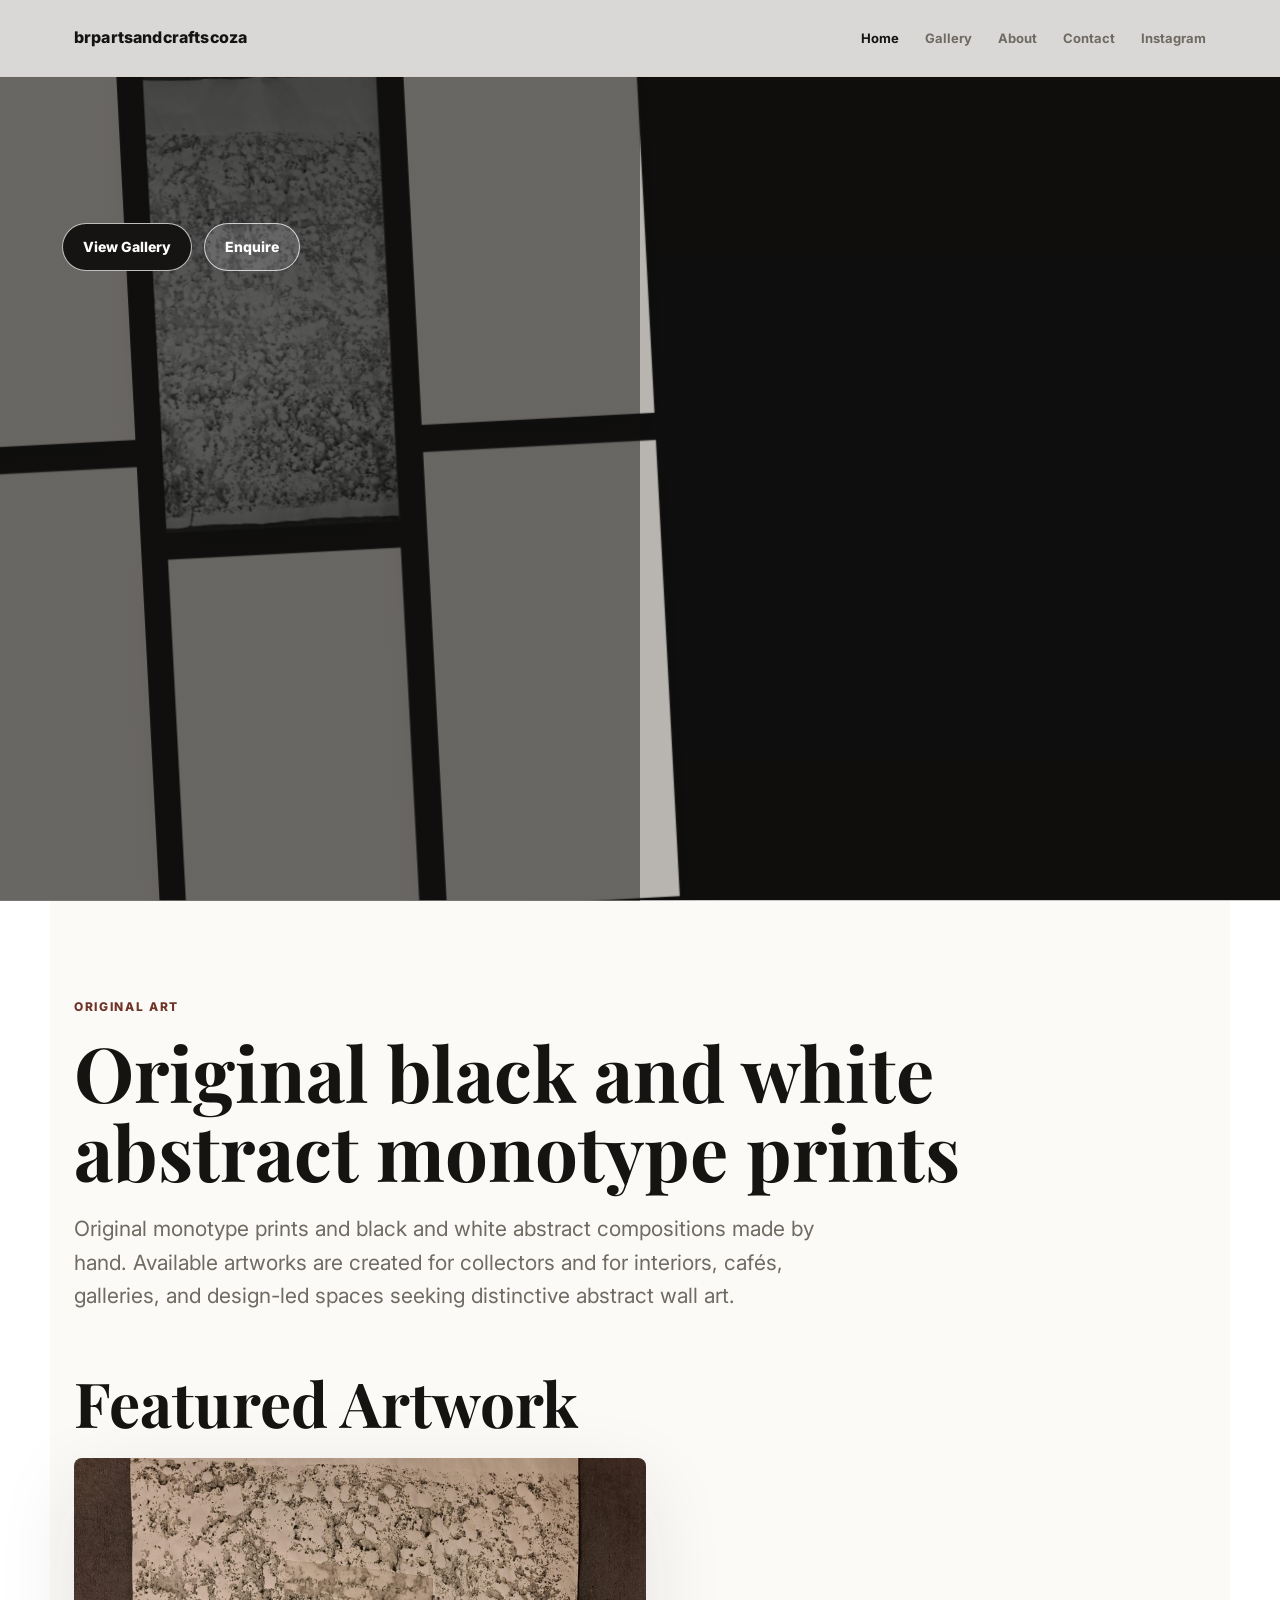
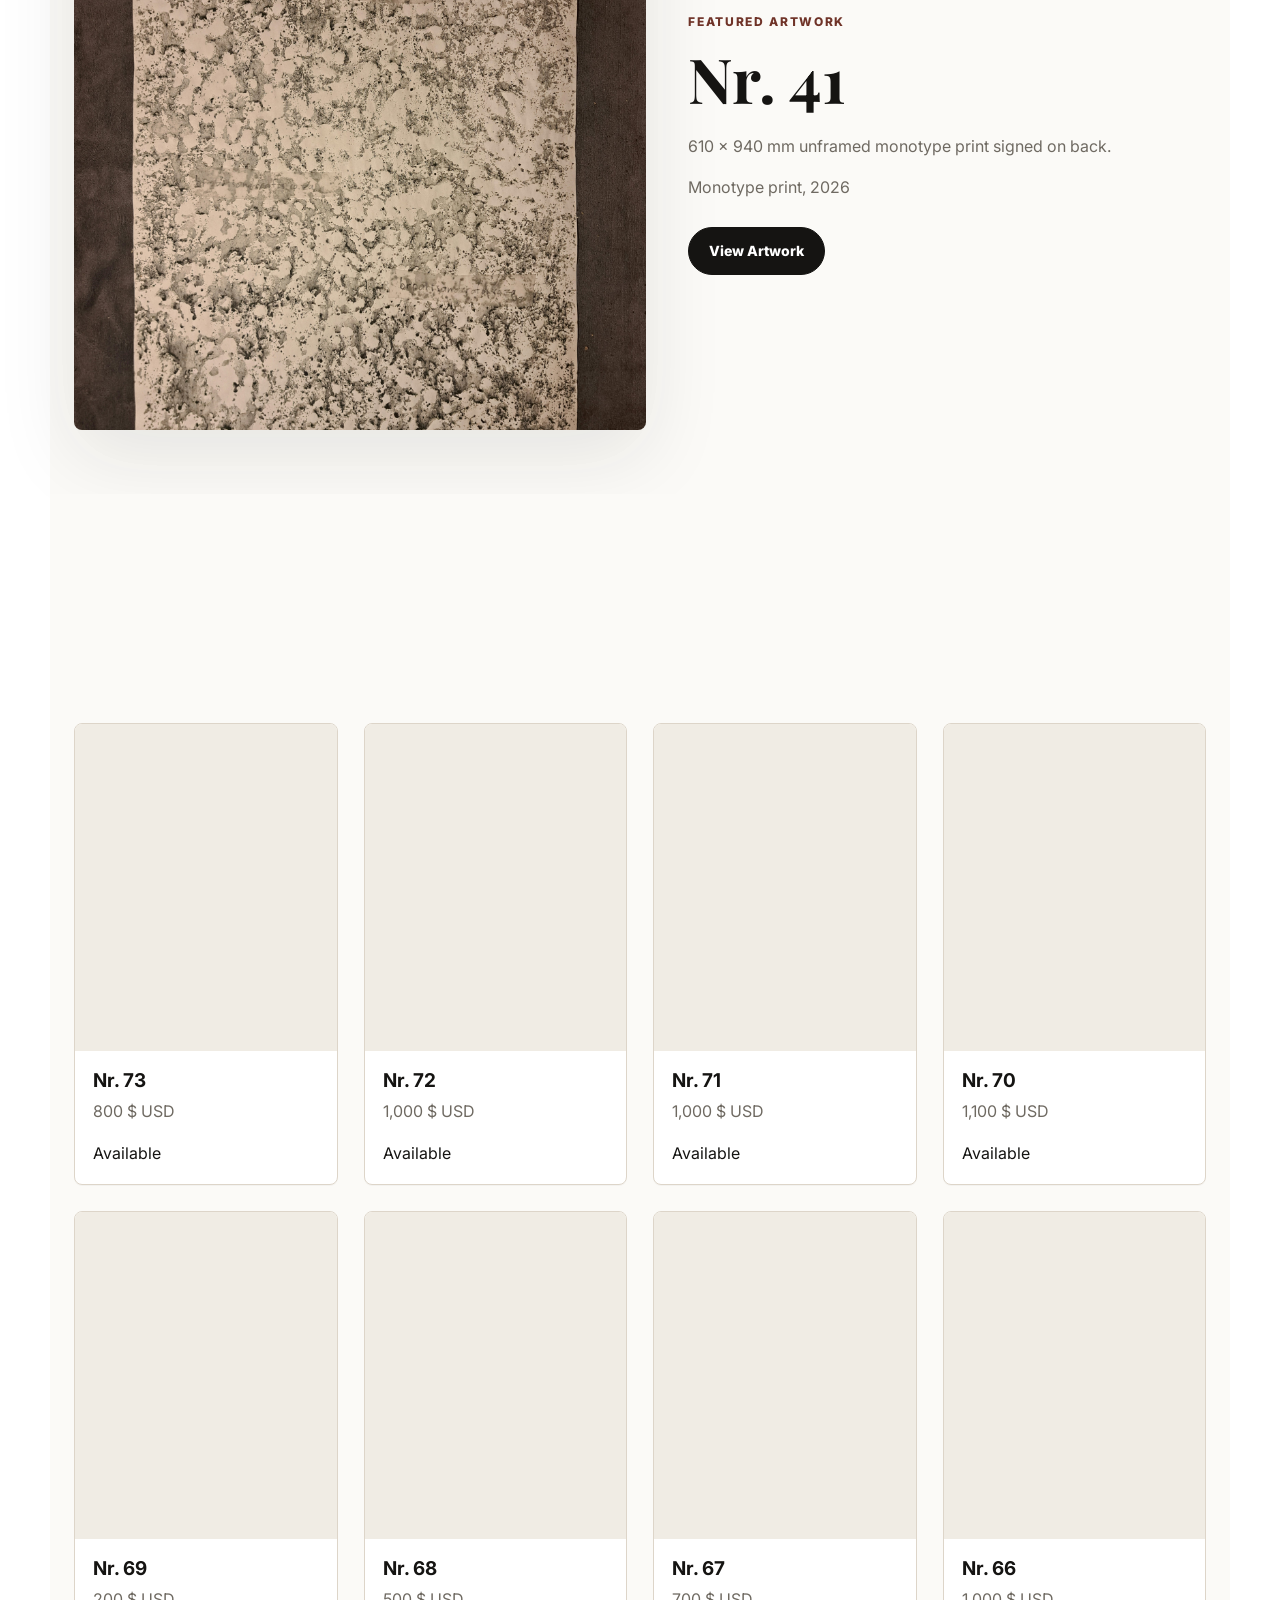
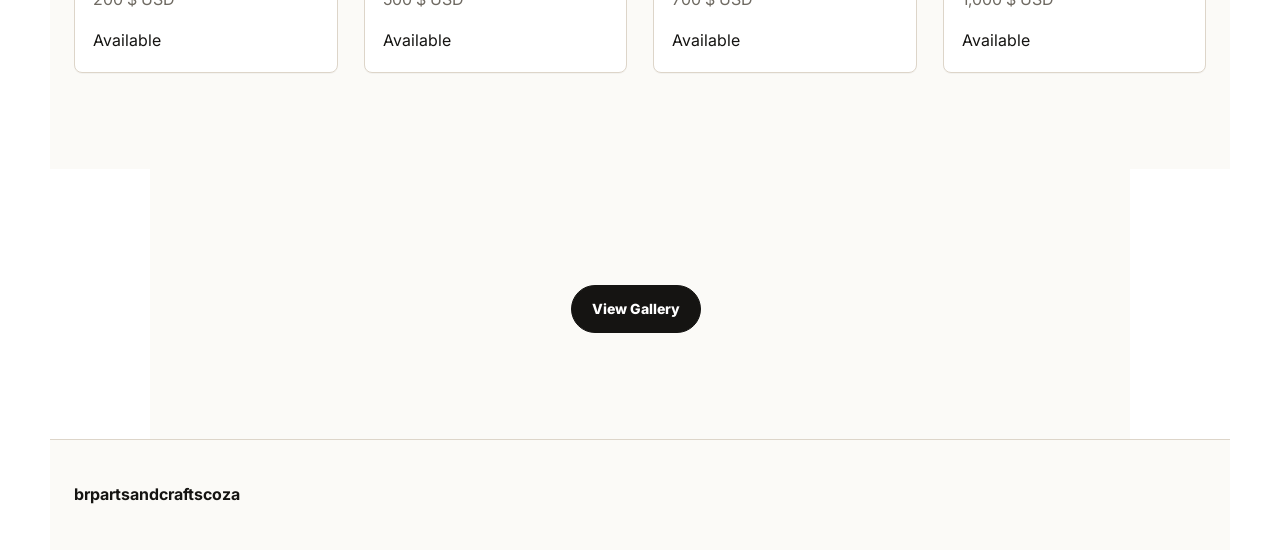
==== commit a76a4b09: "Add homepage background image and improve SEO metadata" ====
--- a/index.html
+++ b/index.html
@@ -3,14 +3,21 @@
 <head>
   <meta charset="utf-8">
   <meta name="viewport" content="width=device-width, initial-scale=1">
-  <title>brpartsandcraftscoza | Contemporary Monotype Works</title>
-  <meta name="description" content="A refined online archive of original monotype prints by brpartsandcraftscoza. Browse available works, series, and collector inquiries.">
+  <title>Black and White Abstract Monotype Prints | Original Art</title>
+  <meta name="description" content="Discover original black and white abstract monotype prints and handmade artworks for collectors, interiors, cafés, galleries, and design-led spaces.">
   <link rel="canonical" href="https://gruddry4723.github.io/ArtWebsite/">
   <meta property="og:type" content="website">
-  <meta property="og:title" content="brpartsandcraftscoza | Contemporary Monotype Works">
-  <meta property="og:description" content="Browse an evolving archive of original monotype prints and available works.">
-  <meta property="og:image" content="images/logo/social-preview.svg">
+  <meta property="og:site_name" content="brpartsandcraftscoza">
+  <meta property="og:title" content="Original Black and White Abstract Monotype Prints">
+  <meta property="og:description" content="Original handmade monotype prints for collectors, interiors, cafés, galleries, and design-led spaces.">
+  <meta property="og:url" content="https://gruddry4723.github.io/ArtWebsite/">
+  <meta property="og:image" content="https://gruddry4723.github.io/ArtWebsite/images/home/BenjaminPienaar_Vases_digital_poster1.png">
+  <meta property="og:image:alt" content="A grid of colorful abstract vase monotype compositions">
   <meta name="twitter:card" content="summary_large_image">
+  <meta name="twitter:title" content="Original Black and White Abstract Monotype Prints">
+  <meta name="twitter:description" content="Original handmade monotype prints for collectors and design-led spaces.">
+  <meta name="twitter:image" content="https://gruddry4723.github.io/ArtWebsite/images/home/BenjaminPienaar_Vases_digital_poster1.png">
+  <meta name="twitter:image:alt" content="A grid of colorful abstract vase monotype compositions">
   <link rel="icon" href="images/logo/favicon.svg" type="image/svg+xml">
   <link rel="preconnect" href="https://fonts.googleapis.com">
   <link rel="preconnect" href="https://fonts.gstatic.com" crossorigin>
@@ -19,9 +26,37 @@
   <link rel="stylesheet" href="css/gallery.css">
   <link rel="stylesheet" href="css/animations.css">
   <link rel="stylesheet" href="css/mobile.css">
+  <script type="application/ld+json">
+  {
+    "@context": "https://schema.org",
+    "@graph": [
+      {
+        "@type": "WebSite",
+        "@id": "https://gruddry4723.github.io/ArtWebsite/#website",
+        "url": "https://gruddry4723.github.io/ArtWebsite/",
+        "name": "brpartsandcraftscoza",
+        "description": "Original black and white abstract monotype prints and contemporary handmade artworks.",
+        "publisher": {"@id": "https://gruddry4723.github.io/ArtWebsite/#organization"}
+      },
+      {
+        "@type": "Organization",
+        "@id": "https://gruddry4723.github.io/ArtWebsite/#organization",
+        "name": "brpartsandcraftscoza",
+        "url": "https://gruddry4723.github.io/ArtWebsite/",
+        "email": "brpartsandcraftscoza@gmail.com",
+        "description": "An independent art studio offering original handmade abstract monotype prints."
+      }
+    ]
+  }
+  </script>
 </head>
 <body data-page="home">
-  <a class="skip-link" href="#main">Skip to content</a>
+  <a class="skip-link" href="#main">content</a>
+  <div class="home-background" aria-hidden="true">
+    <span class="home-background-image home-background-image-1"></span>
+    <span class="home-background-image home-background-image-2"></span>
+    <span class="home-background-image home-background-image-3"></span>
+  </div>
   <header class="site-header">
     <nav class="site-nav" aria-label="Primary navigation">
       <a class="brand" href="index.html" aria-label="brpartsandcraftscoza home">
@@ -50,7 +85,9 @@
     </section>
 
     <section class="section section-intro reveal">
-      <p class="eyebrow">Selected Work</p>
+      <p class="eyebrow">Original Art</p>
+      <h1>Original black and white abstract monotype prints</h1>
+      <p class="home-intro">Original monotype prints and black and white abstract compositions made by hand. Available artworks are created for collectors and for interiors, cafés, galleries, and design-led spaces seeking distinctive abstract wall art.</p>
       <h2>Featured Artwork</h2>
       <div data-featured-artwork></div>
     </section>
@@ -70,12 +107,11 @@
 
   <footer class="site-footer">
     <strong>brpartsandcraftscoza</strong>
-    <span>Original monotype prints for collectors, curators, and interiors.</span>
   </footer>
 
-  <script src="js/utils.js"></script>
-  <script src="js/csv.js"></script>
+  <script src="js/utils.js?v=20260704"></script>
+  <script src="js/csv.js?v=20260704-local-images"></script>
   <script src="js/menu.js"></script>
-  <script src="js/main.js"></script>
+  <script src="js/main.js?v=20260704"></script>
 </body>
 </html>
--- a/css/style.css
+++ b/css/style.css
@@ -14,6 +14,14 @@
 *{box-sizing:border-box}
 html{scroll-behavior:smooth}
 body{margin:0;font-family:Inter,Arial,sans-serif;color:var(--ink);background:var(--paper);line-height:1.6;text-rendering:optimizeLegibility}
+body[data-page="home"]{position:relative;background:transparent}
+body[data-page="home"]>main,body[data-page="home"]>.site-header,body[data-page="home"]>.site-footer{position:relative;z-index:1}
+.home-background{position:fixed;inset:0;z-index:-1;overflow:hidden;background:#11100f;pointer-events:none}
+.home-background-image{position:absolute;top:0;right:0;bottom:0;width:50%;background-position:center;background-repeat:no-repeat;background-size:cover;background-attachment:fixed;opacity:0;animation:home-background-cycle 24s ease-in-out infinite;transform:scale(1.02)}
+.home-background-image-1{background-image:url("../images/home/BenjaminPienaar_Vases_digital_poster1.png")}
+.home-background-image-2{background-image:url("../images/home/BenjaminPienaar_Vases_digital_poster2.png");animation-delay:8s}
+.home-background-image-3{background-image:url("../images/home/BenjaminPienaar_Vases_digital_poster3.png");animation-delay:16s}
+@keyframes home-background-cycle{0%{opacity:0;transform:scale(1.02)}8%,33%{opacity:1}41%,100%{opacity:0;transform:scale(1.08)}}
 img{max-width:100%;display:block}
 a{color:inherit}
 button,input,select,textarea{font:inherit}
@@ -29,14 +37,19 @@
 .nav-links a:hover,.nav-links a[aria-current="page"]{color:var(--ink)}
 .nav-toggle{display:none;background:transparent;border:0;padding:8px;cursor:pointer}
 .nav-toggle span{display:block;width:25px;height:2px;background:var(--ink);margin:5px 0;transition:transform .2s ease}
-.hero{min-height:calc(100vh - var(--header));position:relative;display:grid;align-items:end;padding:10vw 24px 7vw;overflow:hidden;background:#11100f;color:#fff}
-.hero::after{content:"";position:absolute;inset:0;background:linear-gradient(90deg,rgba(17,16,15,.78),rgba(17,16,15,.32) 54%,rgba(17,16,15,.68));pointer-events:none}
-.hero-wall{position:absolute;inset:-3vw;display:grid;grid-template-columns:repeat(6,1fr);gap:16px;opacity:.72;transform:rotate(-3deg) scale(1.08)}
-.wall-tile{min-height:220px;background:var(--soft);overflow:hidden;animation:float 9s ease-in-out infinite;box-shadow:0 14px 40px rgba(0,0,0,.24)}
-.wall-tile img{width:100%;height:100%;object-fit:cover;filter:saturate(.86) contrast(1.04)}
+.hero{min-height:calc(100vh - var(--header));position:relative;display:grid;align-items:end;padding:10vw 24px 7vw;overflow:hidden;background:rgba(17,16,15,.16);color:#fff}
+.hero::after{content:"";position:absolute;inset:0;background:linear-gradient(90deg,rgba(17,16,15,.52) 0 50%,rgba(17,16,15,.08) 50% 100%);pointer-events:none}
+.hero-wall{--pointer-x:0px;--pointer-y:0px;position:absolute;top:-6vw;right:50%;bottom:-6vw;left:-6vw;display:grid;grid-template-columns:repeat(3,minmax(130px,1fr));gap:clamp(12px,2vw,28px);opacity:.82;transform:translate3d(var(--pointer-x),var(--pointer-y),0) rotate(-3deg) scale(1.05);transition:transform .18s ease-out;will-change:transform}
+.wall-tile{min-height:clamp(230px,34vw,470px);background:var(--soft);overflow:hidden;animation:float 9s ease-in-out infinite;box-shadow:0 14px 40px rgba(0,0,0,.24);transition:transform .45s cubic-bezier(.2,.8,.2,1),box-shadow .45s ease;will-change:transform}
+.wall-tile:nth-child(3n+2){transform:translateY(7vw)}
+.wall-tile:hover{transform:scale(1.08) rotate(1deg);box-shadow:0 28px 70px rgba(0,0,0,.4);z-index:2}
+.wall-tile:nth-child(3n+2):hover{transform:translateY(7vw) scale(1.08) rotate(-1deg)}
+.wall-tile img{width:100%;height:100%;object-fit:cover;filter:grayscale(1) contrast(1.1);transition:transform .65s cubic-bezier(.2,.8,.2,1),filter .65s ease}
+.wall-tile:hover img{transform:scale(1.12);filter:grayscale(.2) contrast(1.06)}
 .hero-copy{position:relative;z-index:1;max-width:var(--max);width:100%;margin:0 auto}
 .hero-copy>*{max-width:820px}
 .hero-copy.image-only{align-self:start;padding-top:8px}
+.hero-copy.image-only{width:50%;margin-left:0;padding-left:clamp(8px,3vw,46px)}
 .hero p{font-size:17px;max-width:650px;color:rgba(255,255,255,.82)}
 .eyebrow{text-transform:uppercase;letter-spacing:.14em;font-size:12px;font-weight:800;color:var(--accent)}
 .hero .eyebrow{color:#e7d7c8}
@@ -53,7 +66,10 @@
 .hero .light{background:rgba(255,255,255,.12);color:#fff}
 .text-link{font-weight:800;text-underline-offset:5px;text-decoration-thickness:1px}
 .section{padding:96px 24px;max-width:var(--max);margin:auto}
+body[data-page="home"] .section,body[data-page="home"] .statement,body[data-page="home"] .site-footer{background:rgba(251,250,247,.9);backdrop-filter:blur(12px)}
 .section-intro{padding-bottom:64px}
+.section-intro h1{max-width:980px;font-size:clamp(38px,6vw,76px)}
+.home-intro{max-width:780px;margin-bottom:58px;font-size:clamp(17px,2vw,21px);color:var(--muted)}
 .section-heading{max-width:760px;margin-bottom:34px}
 .soft{max-width:none;background:var(--soft)}
 .soft>*{max-width:var(--max);margin-left:auto;margin-right:auto}
